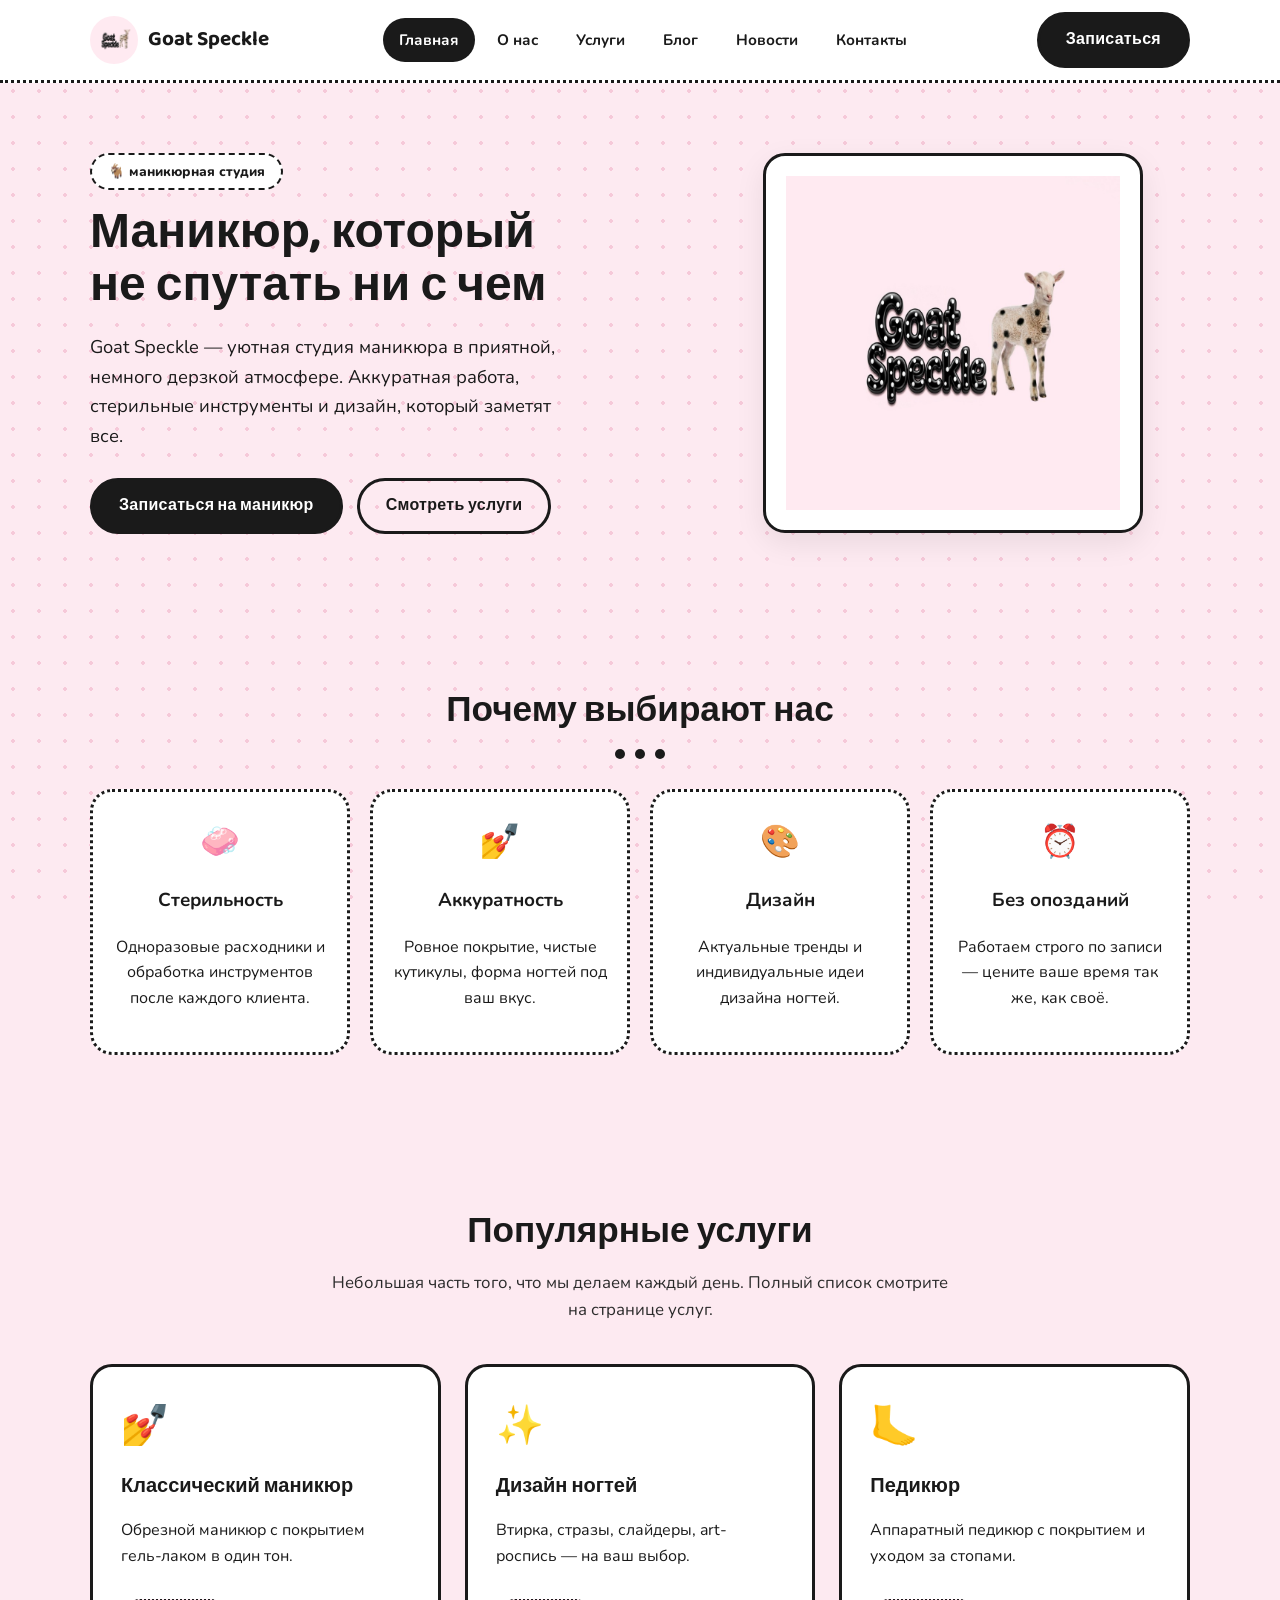
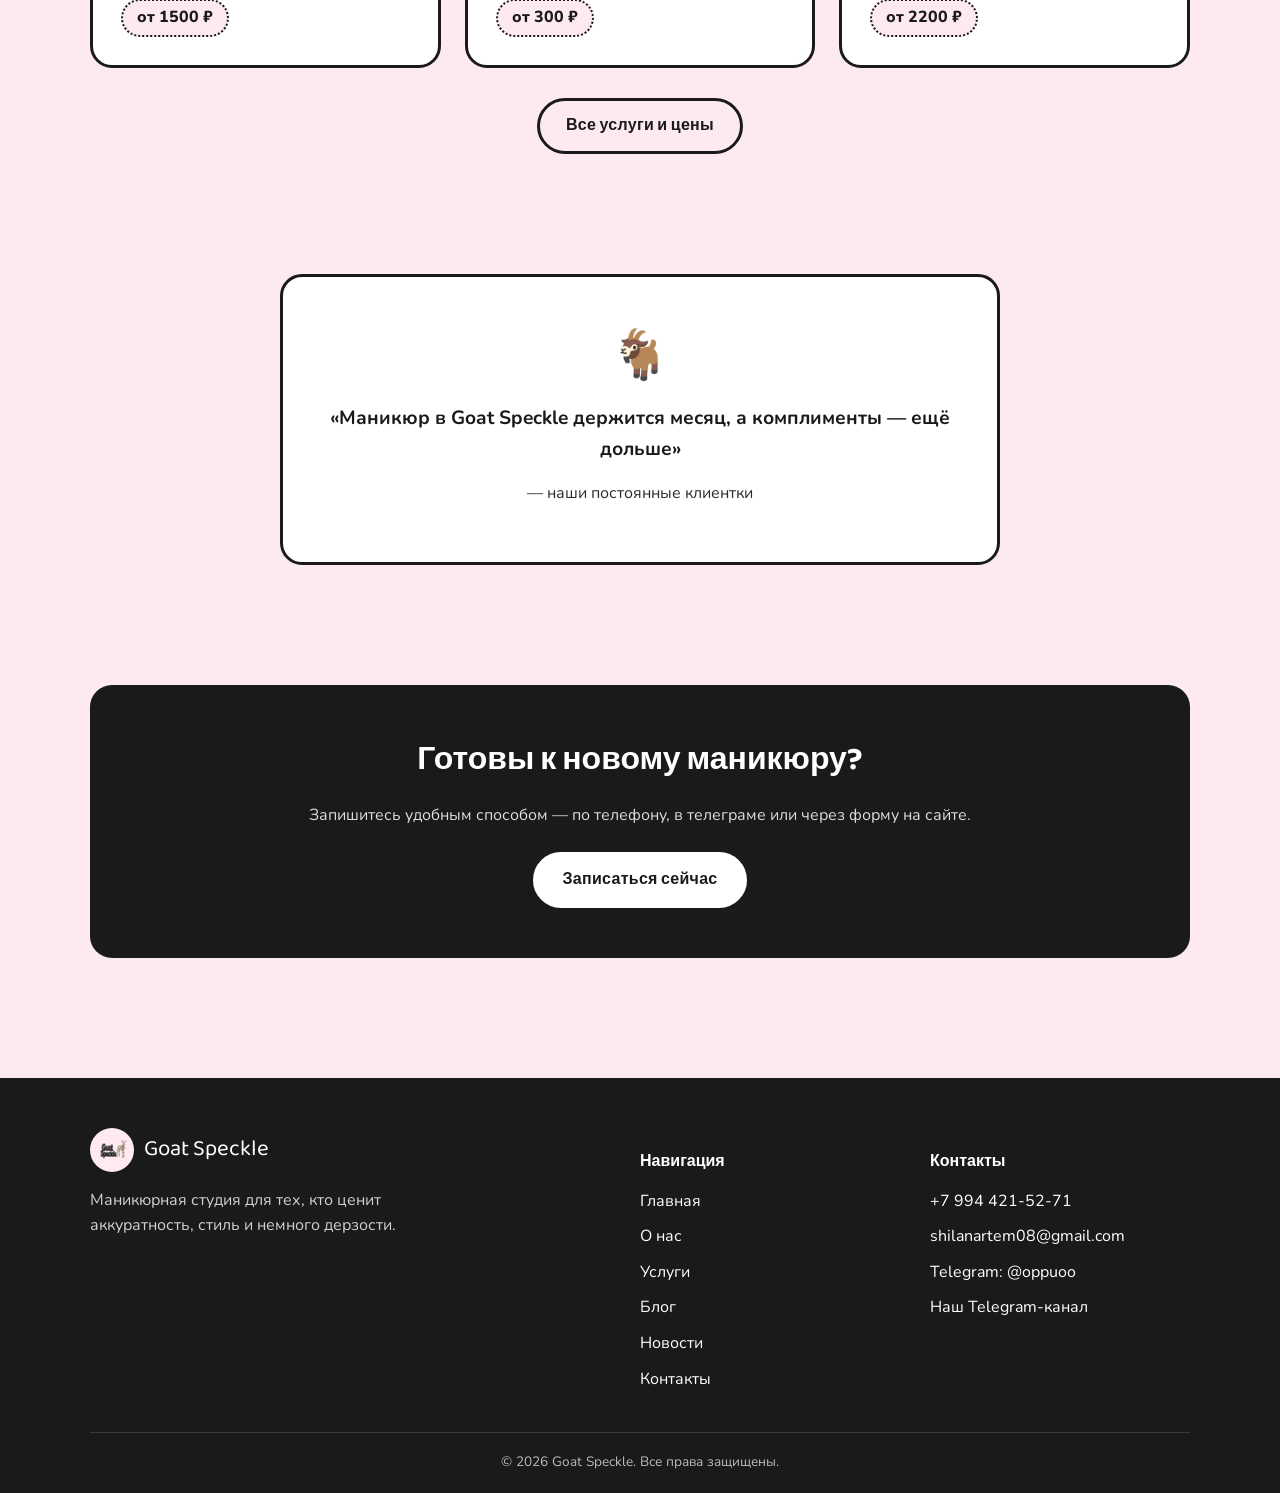
==== index.html @ 69dd8dc3 "Первая версия сайта" ====
<!DOCTYPE html>
<html lang="ru">
<head>
<meta charset="UTF-8">
<meta name="viewport" content="width=device-width, initial-scale=1.0">
<title>Goat Speckle — маникюрная студия</title>
<meta name="description" content="Goat Speckle — уютная маникюрная студия. Классический и аппаратный маникюр, покрытие гель-лак, дизайн ногтей. Запись онлайн и по телефону.">
<link rel="icon" type="image/png" href="images/favicon-256.png">
<link rel="preconnect" href="https://fonts.googleapis.com">
<link href="https://fonts.googleapis.com/css2?family=Baloo+2:wght@600;700;800&family=Nunito:wght@400;600;700;800&display=swap" rel="stylesheet">
<link rel="stylesheet" href="css/style.css">
</head>
<body>

<header class="site-header">
  <div class="header-inner container">
    <a href="index.html" class="logo">
      <img src="images/logo-nav.jpg" alt="Goat Speckle logo">
      Goat Speckle
    </a>
    <button class="nav-toggle" aria-label="Меню">
      <span></span><span></span><span></span>
    </button>
    <nav class="main-nav">
      <a href="index.html">Главная</a>
      <a href="about.html">О нас</a>
      <a href="services.html">Услуги</a>
      <a href="blog.html">Блог</a>
      <a href="news.html">Новости</a>
      <a href="contacts.html">Контакты</a>
    </nav>
    <a href="contacts.html" class="btn btn-primary header-cta">Записаться</a>
  </div>
</header>

<main>

  <!-- HERO -->
  <section class="hero">
    <div class="container hero-inner">
      <div class="hero-text">
        <span class="eyebrow">🐐 маникюрная студия</span>
        <h1>Маникюр, который<br>не спутать ни с чем</h1>
        <p>Goat Speckle — уютная студия маникюра в приятной, немного дерзкой атмосфере. Аккуратная работа, стерильные инструменты и дизайн, который заметят все.</p>
        <div class="hero-actions">
          <a href="contacts.html" class="btn btn-primary">Записаться на маникюр</a>
          <a href="services.html" class="btn btn-outline">Смотреть услуги</a>
        </div>
      </div>
      <div class="hero-image">
        <img src="images/logo-hero.jpg" alt="Goat Speckle">
      </div>
    </div>
  </section>

  <!-- FEATURES -->
  <section>
    <div class="container">
      <h2 class="section-title">Почему выбирают нас</h2>
      <div class="dot-divider"><span></span><span></span><span></span></div>
      <div class="features">
        <div class="feature">
          <div class="icon">🧼</div>
          <h3>Стерильность</h3>
          <p>Одноразовые расходники и обработка инструментов после каждого клиента.</p>
        </div>
        <div class="feature">
          <div class="icon">💅</div>
          <h3>Аккуратность</h3>
          <p>Ровное покрытие, чистые кутикулы, форма ногтей под ваш вкус.</p>
        </div>
        <div class="feature">
          <div class="icon">🎨</div>
          <h3>Дизайн</h3>
          <p>Актуальные тренды и индивидуальные идеи дизайна ногтей.</p>
        </div>
        <div class="feature">
          <div class="icon">⏰</div>
          <h3>Без опозданий</h3>
          <p>Работаем строго по записи — цените ваше время так же, как своё.</p>
        </div>
      </div>
    </div>
  </section>

  <!-- POPULAR SERVICES -->
  <section>
    <div class="container">
      <h2 class="section-title">Популярные услуги</h2>
      <p class="section-subtitle">Небольшая часть того, что мы делаем каждый день. Полный список смотрите на странице услуг.</p>
      <div class="grid grid-3">
        <div class="card">
          <div class="icon">💅</div>
          <h3>Классический маникюр</h3>
          <p>Обрезной маникюр с покрытием гель-лаком в один тон.</p>
          <span class="price">от 1500 ₽</span>
        </div>
        <div class="card">
          <div class="icon">✨</div>
          <h3>Дизайн ногтей</h3>
          <p>Втирка, стразы, слайдеры, art-роспись — на ваш выбор.</p>
          <span class="price">от 300 ₽</span>
        </div>
        <div class="card">
          <div class="icon">🦶</div>
          <h3>Педикюр</h3>
          <p>Аппаратный педикюр с покрытием и уходом за стопами.</p>
          <span class="price">от 2200 ₽</span>
        </div>
      </div>
      <div style="text-align:center; margin-top: 30px;">
        <a href="services.html" class="btn btn-outline">Все услуги и цены</a>
      </div>
    </div>
  </section>

  <!-- QUOTE -->
  <section>
    <div class="container">
      <div class="quote-block">
        <div class="goat">🐐</div>
        <p style="font-size:1.2rem; font-weight:700; margin: 10px 0 6px;">«Маникюр в Goat Speckle держится месяц, а комплименты — ещё дольше»</p>
        <p style="color: var(--black-soft);">— наши постоянные клиентки</p>
      </div>
    </div>
  </section>

  <!-- CTA -->
  <section>
    <div class="container">
      <div class="cta-banner">
        <h2>Готовы к новому маникюру?</h2>
        <p>Запишитесь удобным способом — по телефону, в телеграме или через форму на сайте.</p>
        <a href="contacts.html" class="btn btn-primary">Записаться сейчас</a>
      </div>
    </div>
  </section>

</main>

<footer class="site-footer">
  <div class="container">
    <div class="footer-grid">
      <div>
        <div class="footer-logo">
          <img src="images/logo-nav.jpg" alt="Goat Speckle">
          Goat Speckle
        </div>
        <p style="opacity:0.8; max-width: 320px;">Маникюрная студия для тех, кто ценит аккуратность, стиль и немного дерзости.</p>
      </div>
      <div>
        <h4>Навигация</h4>
        <ul>
          <li><a href="index.html">Главная</a></li>
          <li><a href="about.html">О нас</a></li>
          <li><a href="services.html">Услуги</a></li>
          <li><a href="blog.html">Блог</a></li>
          <li><a href="news.html">Новости</a></li>
          <li><a href="contacts.html">Контакты</a></li>
        </ul>
      </div>
      <div>
        <h4>Контакты</h4>
        <ul>
          <li><a href="tel:+79944215271">+7 994 421-52-71</a></li>
          <li><a href="mailto:shilanartem08@gmail.com">shilanartem08@gmail.com</a></li>
          <li><a href="https://t.me/oppuoo" target="_blank" rel="noopener">Telegram: @oppuoo</a></li>
          <li><a href="https://t.me/+oBoILEmNnMFiZjgy" target="_blank" rel="noopener">Наш Telegram-канал</a></li>
        </ul>
      </div>
    </div>
    <div class="footer-bottom">
      © <span id="year"></span> Goat Speckle. Все права защищены.
    </div>
  </div>
</footer>

<script src="js/script.js"></script>
<script>document.getElementById("year").textContent = new Date().getFullYear();</script>
</body>
</html>
---- css/style.css ----
/* ===================== GOAT SPECKLE — маникюрная студия ===================== */

:root {
  --pink: #fdeaf1;
  --pink-soft: #fff5f8;
  --pink-deep: #f6c9d9;
  --black: #1a1a1a;
  --black-soft: #2b2b2b;
  --white: #ffffff;
  --accent: #e88bab;
  --radius: 22px;
  --shadow: 0 10px 30px rgba(0, 0, 0, 0.08);
  --font-head: "Baloo 2", "Comic Sans MS", "Segoe UI", sans-serif;
  --font-body: "Nunito", "Segoe UI", Tahoma, sans-serif;
}

* {
  box-sizing: border-box;
}

html {
  scroll-behavior: smooth;
}

body {
  margin: 0;
  font-family: var(--font-body);
  background-color: var(--pink);
  color: var(--black);
  line-height: 1.6;
  /* мягкий фон в горошек */
  background-image: radial-gradient(var(--pink-deep) 1.6px, transparent 1.6px);
  background-size: 26px 26px;
  background-attachment: fixed;
}

img {
  max-width: 100%;
  display: block;
}

a {
  color: inherit;
  text-decoration: none;
}

.container {
  width: 100%;
  max-width: 1140px;
  margin: 0 auto;
  padding: 0 20px;
}

/* ===================== HEADER ===================== */

.site-header {
  position: sticky;
  top: 0;
  z-index: 1000;
  background: var(--white);
  border-bottom: 3px dotted var(--black);
}

.header-inner {
  display: flex;
  align-items: center;
  justify-content: space-between;
  padding: 12px 20px;
  gap: 16px;
}

.logo {
  display: flex;
  align-items: center;
  gap: 10px;
  font-family: var(--font-head);
  font-weight: 700;
  font-size: 1.3rem;
  flex-shrink: 0;
}

.logo img {
  height: 48px;
  width: auto;
  border-radius: 50%;
}

.main-nav {
  display: flex;
  gap: 6px;
  flex-wrap: wrap;
}

.main-nav a {
  padding: 10px 16px;
  border-radius: 999px;
  font-weight: 700;
  font-size: 0.95rem;
  transition: all 0.2s ease;
  white-space: nowrap;
}

.main-nav a:hover,
.main-nav a.active {
  background: var(--black);
  color: var(--white);
}

.header-cta {
  flex-shrink: 0;
}

.btn {
  display: inline-block;
  padding: 12px 26px;
  border-radius: 999px;
  font-weight: 800;
  font-family: var(--font-head);
  letter-spacing: 0.3px;
  border: 3px solid var(--black);
  cursor: pointer;
  transition: transform 0.15s ease, box-shadow 0.15s ease;
}

.btn-primary {
  background: var(--black);
  color: var(--white);
}

.btn-primary:hover {
  transform: translateY(-3px);
  box-shadow: var(--shadow);
  background: var(--accent);
  border-color: var(--accent);
}

.btn-outline {
  background: transparent;
  color: var(--black);
}

.btn-outline:hover {
  transform: translateY(-3px);
  background: var(--black);
  color: var(--white);
}

.nav-toggle {
  display: none;
  flex-direction: column;
  gap: 5px;
  background: none;
  border: none;
  cursor: pointer;
  padding: 8px;
}

.nav-toggle span {
  width: 26px;
  height: 3px;
  background: var(--black);
  border-radius: 3px;
}

/* ===================== HERO ===================== */

.hero {
  padding: 70px 0 60px;
}

.hero-inner {
  display: flex;
  align-items: center;
  gap: 50px;
  flex-wrap: wrap;
}

.hero-text {
  flex: 1 1 420px;
}

.hero-text .eyebrow {
  display: inline-block;
  background: var(--white);
  border: 2px dashed var(--black);
  padding: 6px 16px;
  border-radius: 999px;
  font-weight: 800;
  font-size: 0.85rem;
  margin-bottom: 18px;
}

.hero-text h1 {
  font-family: var(--font-head);
  font-size: 3rem;
  line-height: 1.1;
  margin: 0 0 18px;
}

.hero-text p {
  font-size: 1.15rem;
  max-width: 480px;
  margin-bottom: 28px;
}

.hero-actions {
  display: flex;
  gap: 14px;
  flex-wrap: wrap;
}

.hero-image {
  flex: 1 1 320px;
  text-align: center;
}

.hero-image img {
  max-width: 380px;
  margin: 0 auto;
  border-radius: var(--radius);
  background: var(--white);
  padding: 20px;
  border: 3px solid var(--black);
  box-shadow: var(--shadow);
}

/* ===================== SECTIONS ===================== */

section {
  padding: 60px 0;
}

.section-title {
  font-family: var(--font-head);
  font-size: 2.2rem;
  text-align: center;
  margin-bottom: 10px;
}

.section-subtitle {
  text-align: center;
  max-width: 620px;
  margin: 0 auto 40px;
  color: var(--black-soft);
  font-size: 1.05rem;
}

.dot-divider {
  display: flex;
  justify-content: center;
  gap: 10px;
  margin: 0 auto 30px;
}

.dot-divider span {
  width: 10px;
  height: 10px;
  background: var(--black);
  border-radius: 50%;
}

/* ===================== CARDS GRID ===================== */

.grid {
  display: grid;
  gap: 24px;
}

.grid-3 {
  grid-template-columns: repeat(3, 1fr);
}

.grid-2 {
  grid-template-columns: repeat(2, 1fr);
}

@media (max-width: 900px) {
  .grid-3 {
    grid-template-columns: repeat(2, 1fr);
  }
}

@media (max-width: 640px) {
  .grid-3,
  .grid-2 {
    grid-template-columns: 1fr;
  }
}

.card {
  background: var(--white);
  border: 3px solid var(--black);
  border-radius: var(--radius);
  padding: 28px;
  transition: transform 0.2s ease, box-shadow 0.2s ease;
  position: relative;
}

.card:hover {
  transform: translateY(-6px);
  box-shadow: var(--shadow);
}

.card .icon {
  font-size: 2.4rem;
  margin-bottom: 14px;
}

.card h3 {
  font-family: var(--font-head);
  margin: 0 0 10px;
  font-size: 1.25rem;
}

.card .price {
  display: inline-block;
  margin-top: 14px;
  font-weight: 800;
  background: var(--pink);
  border: 2px dotted var(--black);
  padding: 4px 14px;
  border-radius: 999px;
}

/* ===================== ABOUT / FEATURES ===================== */

.features {
  display: grid;
  grid-template-columns: repeat(4, 1fr);
  gap: 20px;
  text-align: center;
}

@media (max-width: 900px) {
  .features {
    grid-template-columns: repeat(2, 1fr);
  }
}

@media (max-width: 480px) {
  .features {
    grid-template-columns: 1fr;
  }
}

.feature {
  background: var(--white);
  border-radius: var(--radius);
  padding: 24px 16px;
  border: 3px dotted var(--black);
}

.feature .icon {
  font-size: 2rem;
  margin-bottom: 8px;
}

/* ===================== TESTIMONIALS / QUOTE ===================== */

.quote-block {
  background: var(--white);
  border: 3px solid var(--black);
  border-radius: var(--radius);
  padding: 40px;
  text-align: center;
  max-width: 720px;
  margin: 0 auto;
}

.quote-block .goat {
  font-size: 3rem;
}

/* ===================== BLOG / NEWS ===================== */

.post-card {
  background: var(--white);
  border: 3px solid var(--black);
  border-radius: var(--radius);
  overflow: hidden;
  display: flex;
  flex-direction: column;
}

.post-card .post-thumb {
  height: 160px;
  background: var(--pink);
  display: flex;
  align-items: center;
  justify-content: center;
  font-size: 3rem;
  border-bottom: 3px solid var(--black);
}

.post-card .post-body {
  padding: 22px;
  flex: 1;
  display: flex;
  flex-direction: column;
}

.post-card .post-date {
  font-size: 0.85rem;
  font-weight: 700;
  color: var(--accent);
  margin-bottom: 8px;
}

.post-card h3 {
  font-family: var(--font-head);
  margin: 0 0 10px;
}

.post-card p {
  flex: 1;
  margin-bottom: 16px;
  color: var(--black-soft);
}

.post-card .read-more {
  font-weight: 800;
  align-self: flex-start;
  border-bottom: 3px dotted var(--black);
}

/* ===================== CONTACTS ===================== */

.contact-grid {
  display: grid;
  grid-template-columns: 1fr 1fr;
  gap: 30px;
  align-items: start;
}

@media (max-width: 800px) {
  .contact-grid {
    grid-template-columns: 1fr;
  }
}

.contact-list {
  list-style: none;
  padding: 0;
  margin: 0;
}

.contact-list li {
  display: flex;
  align-items: center;
  gap: 14px;
  background: var(--white);
  border: 3px solid var(--black);
  border-radius: var(--radius);
  padding: 18px 20px;
  margin-bottom: 16px;
  font-weight: 700;
}

.contact-list .icon {
  font-size: 1.6rem;
}

.contact-form {
  background: var(--white);
  border: 3px solid var(--black);
  border-radius: var(--radius);
  padding: 30px;
}

.contact-form label {
  display: block;
  font-weight: 800;
  margin-bottom: 6px;
  margin-top: 16px;
}

.contact-form input,
.contact-form textarea {
  width: 100%;
  padding: 12px 14px;
  border-radius: 12px;
  border: 2px solid var(--black);
  font-family: var(--font-body);
  font-size: 1rem;
  background: var(--pink-soft);
}

.contact-form textarea {
  min-height: 110px;
  resize: vertical;
}

.contact-form button {
  margin-top: 22px;
  width: 100%;
}

.form-note {
  font-size: 0.85rem;
  margin-top: 14px;
  color: var(--black-soft);
}

.map-embed {
  border: 3px solid var(--black);
  border-radius: var(--radius);
  overflow: hidden;
  margin-top: 24px;
}

.map-embed iframe {
  width: 100%;
  height: 260px;
  border: 0;
  display: block;
}

/* ===================== CTA BANNER ===================== */

.cta-banner {
  background: var(--black);
  color: var(--white);
  border-radius: var(--radius);
  padding: 50px 30px;
  text-align: center;
}

.cta-banner h2 {
  font-family: var(--font-head);
  font-size: 2rem;
  margin: 0 0 14px;
}

.cta-banner p {
  margin-bottom: 24px;
  opacity: 0.85;
}

.cta-banner .btn-primary {
  background: var(--white);
  color: var(--black);
  border-color: var(--white);
}

.cta-banner .btn-primary:hover {
  background: var(--accent);
  border-color: var(--accent);
  color: var(--white);
}

/* ===================== FOOTER ===================== */

.site-footer {
  background: var(--black);
  color: var(--white);
  padding: 50px 0 20px;
  margin-top: 60px;
}

.footer-grid {
  display: grid;
  grid-template-columns: 2fr 1fr 1fr;
  gap: 30px;
  margin-bottom: 30px;
}

@media (max-width: 700px) {
  .footer-grid {
    grid-template-columns: 1fr;
  }
}

.footer-grid h4 {
  font-family: var(--font-head);
  margin-bottom: 14px;
}

.footer-grid ul {
  list-style: none;
  padding: 0;
  margin: 0;
}

.footer-grid li {
  margin-bottom: 10px;
}

.footer-grid a:hover {
  color: var(--accent);
}

.footer-logo {
  display: flex;
  align-items: center;
  gap: 10px;
  font-family: var(--font-head);
  font-size: 1.4rem;
  margin-bottom: 12px;
}

.footer-logo img {
  height: 44px;
  border-radius: 50%;
}

.footer-bottom {
  border-top: 1px solid rgba(255, 255, 255, 0.2);
  padding-top: 18px;
  text-align: center;
  font-size: 0.85rem;
  opacity: 0.7;
}

/* ===================== PAGE HEADER (inner pages) ===================== */

.page-hero {
  padding: 50px 0 30px;
  text-align: center;
}

.page-hero h1 {
  font-family: var(--font-head);
  font-size: 2.6rem;
  margin-bottom: 12px;
}

.page-hero p {
  max-width: 600px;
  margin: 0 auto;
  color: var(--black-soft);
}

.breadcrumbs {
  text-align: center;
  font-weight: 700;
  color: var(--accent);
  margin-bottom: 6px;
}

/* ===================== TABLE (price list) ===================== */

.price-table {
  width: 100%;
  border-collapse: collapse;
  background: var(--white);
  border-radius: var(--radius);
  overflow: hidden;
  border: 3px solid var(--black);
}

.price-table th,
.price-table td {
  padding: 16px 20px;
  text-align: left;
}

.price-table th {
  background: var(--black);
  color: var(--white);
  font-family: var(--font-head);
}

.price-table tr:nth-child(even) {
  background: var(--pink-soft);
}

.price-table td:last-child,
.price-table th:last-child {
  text-align: right;
  font-weight: 800;
}

/* ===================== RESPONSIVE NAV ===================== */

@media (max-width: 860px) {
  .nav-toggle {
    display: flex;
  }

  .main-nav {
    position: absolute;
    top: 100%;
    left: 0;
    right: 0;
    background: var(--white);
    border-bottom: 3px dotted var(--black);
    flex-direction: column;
    padding: 10px 20px 20px;
    display: none;
  }

  .main-nav.open {
    display: flex;
  }

  .header-cta {
    display: none;
  }

  .hero-text h1 {
    font-size: 2.2rem;
  }
}
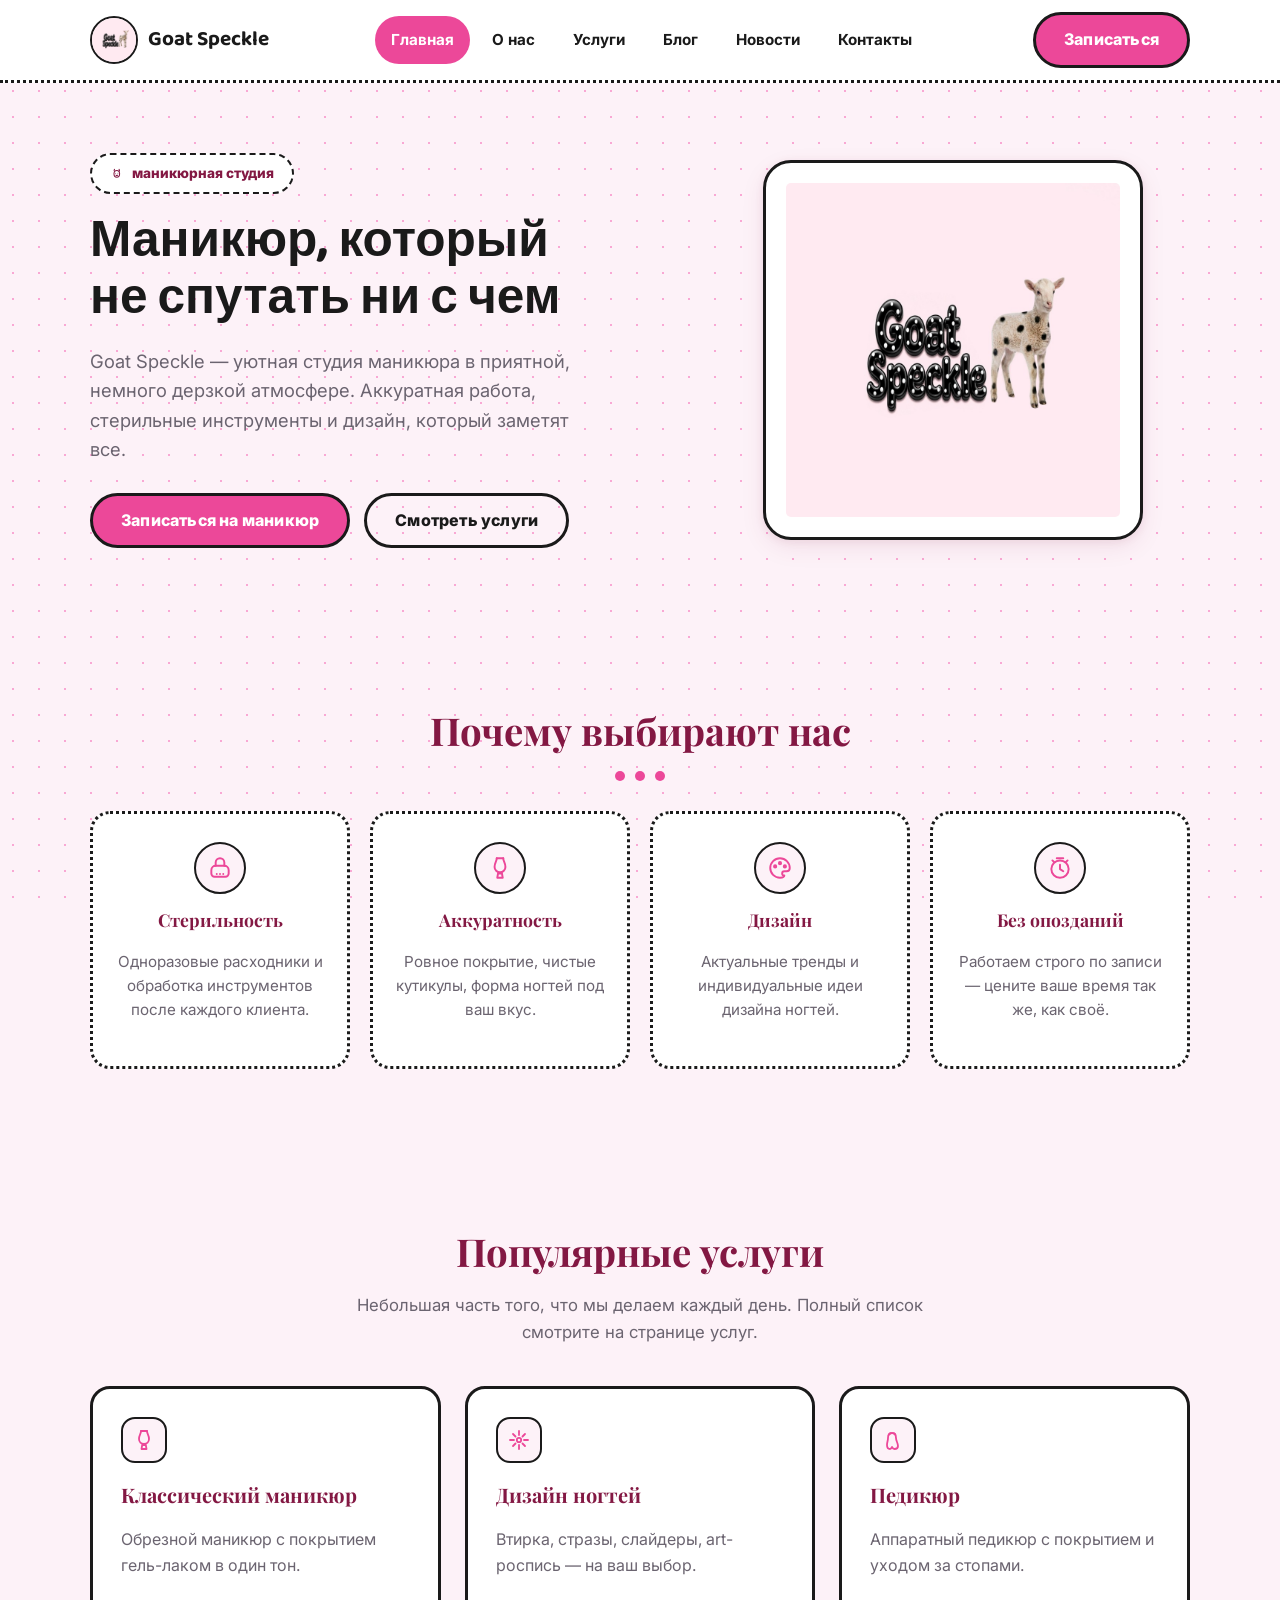
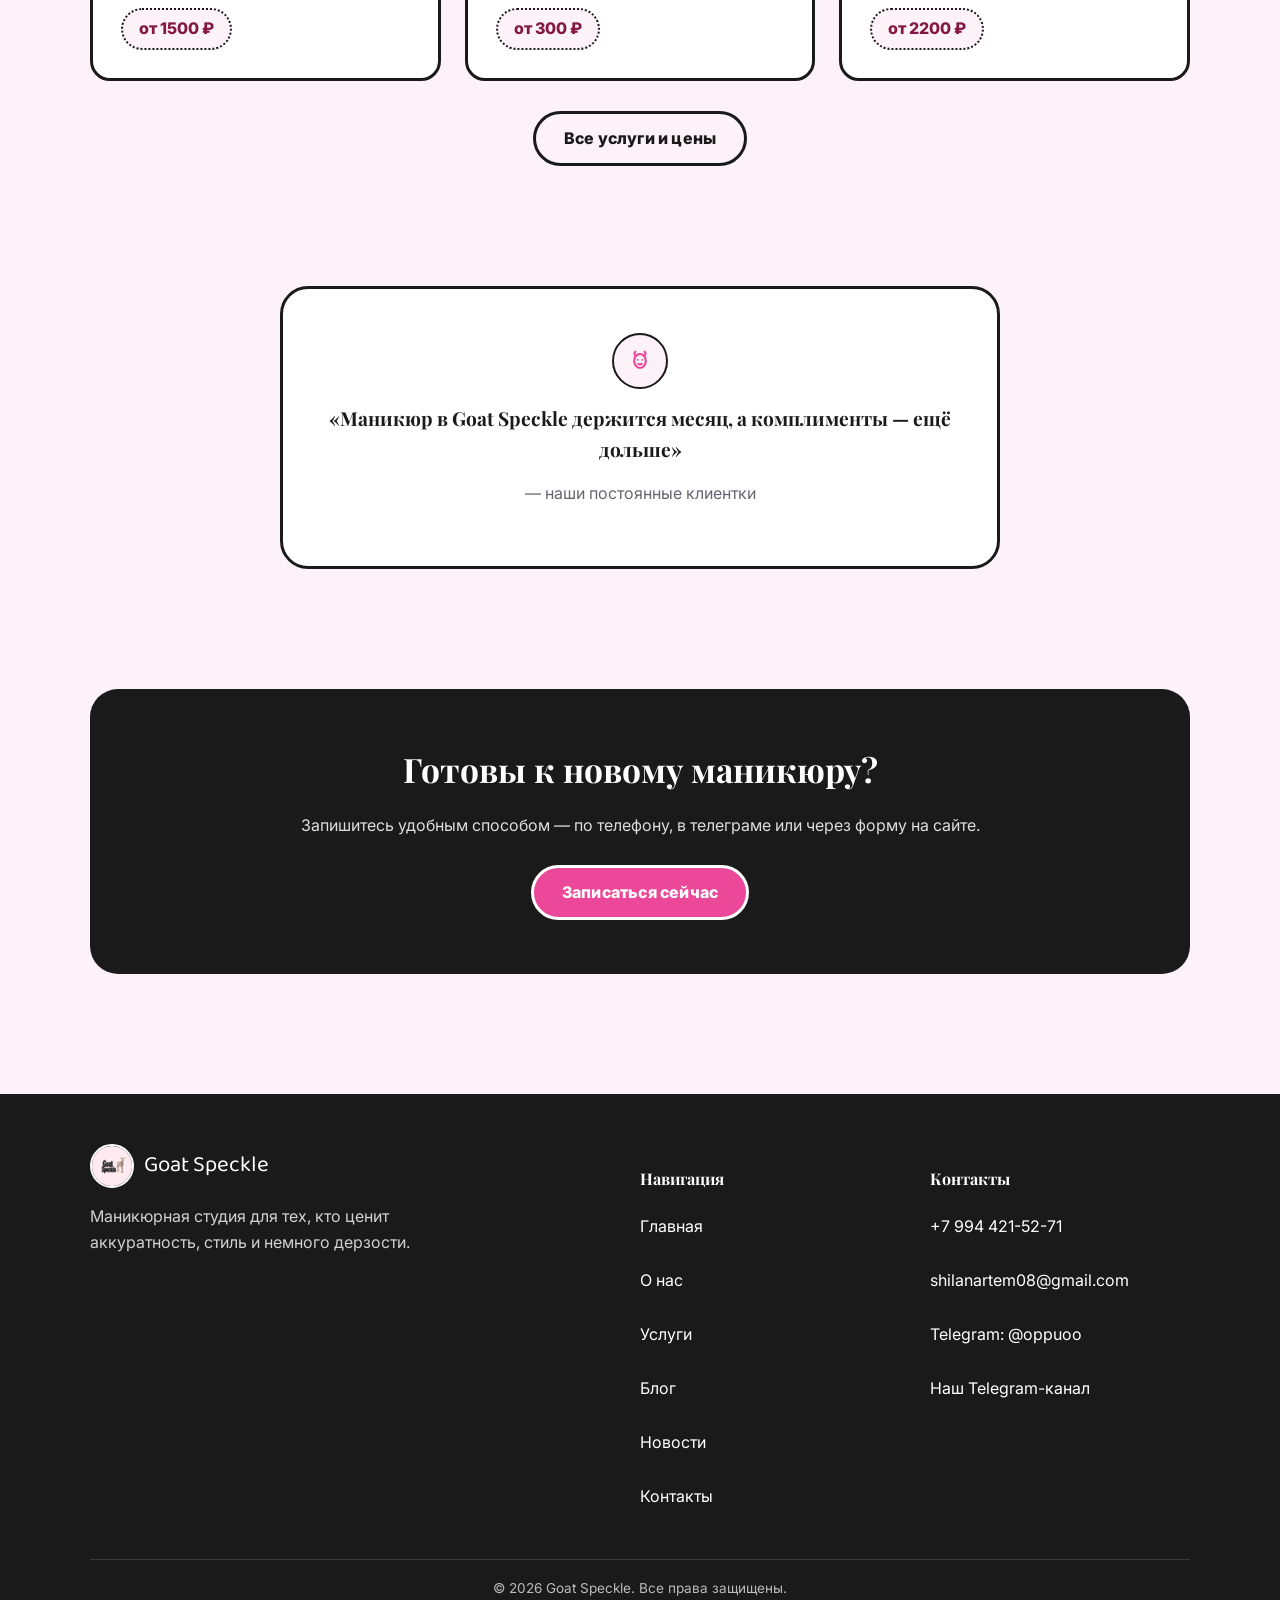
==== commit d4cc2a44: "Обновление дизайна по UI/UX Pro Max: новая палитра, SVG-иконки, accessibility" ====
--- a/index.html
+++ b/index.html
@@ -7,10 +7,12 @@
 <meta name="description" content="Goat Speckle — уютная маникюрная студия. Классический и аппаратный маникюр, покрытие гель-лак, дизайн ногтей. Запись онлайн и по телефону.">
 <link rel="icon" type="image/png" href="images/favicon-256.png">
 <link rel="preconnect" href="https://fonts.googleapis.com">
-<link href="https://fonts.googleapis.com/css2?family=Baloo+2:wght@600;700;800&family=Nunito:wght@400;600;700;800&display=swap" rel="stylesheet">
+<link href="https://fonts.googleapis.com/css2?family=Baloo+2:wght@600;700;800&family=Playfair+Display:wght@600;700&family=Inter:wght@400;500;600;700;800&display=swap" rel="stylesheet">
 <link rel="stylesheet" href="css/style.css">
 </head>
 <body>
+
+<a href="#main-content" class="skip-link">Перейти к содержимому</a>
 
 <header class="site-header">
   <div class="header-inner container">
@@ -18,10 +20,10 @@
       <img src="images/logo-nav.jpg" alt="Goat Speckle logo">
       Goat Speckle
     </a>
-    <button class="nav-toggle" aria-label="Меню">
+    <button class="nav-toggle" aria-label="Открыть меню" aria-expanded="false" aria-controls="main-nav">
       <span></span><span></span><span></span>
     </button>
-    <nav class="main-nav">
+    <nav class="main-nav" id="main-nav" aria-label="Основная навигация">
       <a href="index.html">Главная</a>
       <a href="about.html">О нас</a>
       <a href="services.html">Услуги</a>
@@ -33,13 +35,13 @@
   </div>
 </header>
 
-<main>
+<main id="main-content">
 
   <!-- HERO -->
   <section class="hero">
     <div class="container hero-inner">
       <div class="hero-text">
-        <span class="eyebrow">🐐 маникюрная студия</span>
+        <span class="eyebrow"><svg class="icon-svg" viewBox="0 0 24 24" aria-hidden="true"><path d="M8 4c-1 1-1 2.5 0 3.5M16 4c1 1 1 2.5 0 3.5"/><ellipse cx="12" cy="12" rx="5" ry="6"/><circle cx="10" cy="11" r=".8" fill="currentColor" stroke="none"/><circle cx="14" cy="11" r=".8" fill="currentColor" stroke="none"/><path d="M10.5 14.5c.5.5 2.5.5 3 0"/></svg> маникюрная студия</span>
         <h1>Маникюр, который<br>не спутать ни с чем</h1>
         <p>Goat Speckle — уютная студия маникюра в приятной, немного дерзкой атмосфере. Аккуратная работа, стерильные инструменты и дизайн, который заметят все.</p>
         <div class="hero-actions">
@@ -60,22 +62,22 @@
       <div class="dot-divider"><span></span><span></span><span></span></div>
       <div class="features">
         <div class="feature">
-          <div class="icon">🧼</div>
+          <div class="icon"><svg class="icon-svg" viewBox="0 0 24 24"><path d="M4 14c0-2.5 2-4 4-4h8c2 0 4 1.5 4 4v3a3 3 0 0 1-3 3H7a3 3 0 0 1-3-3v-3Z"/><path d="M8 10V7a4 4 0 0 1 8 0v3"/><path d="M9 17.5h.01M12 17.5h.01M15 17.5h.01"/></svg></div>
           <h3>Стерильность</h3>
           <p>Одноразовые расходники и обработка инструментов после каждого клиента.</p>
         </div>
         <div class="feature">
-          <div class="icon">💅</div>
+          <div class="icon"><svg class="icon-svg" viewBox="0 0 24 24"><path d="M9 3c0 3-2 4-2 8a5 5 0 0 0 10 0c0-4-2-5-2-8"/><path d="M9 3h6"/><path d="M9.5 21h5l-.7-4h-3.6l-.7 4Z"/></svg></div>
           <h3>Аккуратность</h3>
           <p>Ровное покрытие, чистые кутикулы, форма ногтей под ваш вкус.</p>
         </div>
         <div class="feature">
-          <div class="icon">🎨</div>
+          <div class="icon"><svg class="icon-svg" viewBox="0 0 24 24"><path d="M12 21a9 9 0 1 1 9-9c0 2-1 3-3 3h-2a2 2 0 0 0 0 4c0 1-1 2-4 2Z"/><circle cx="7.5" cy="10.5" r="1"/><circle cx="12" cy="7.5" r="1"/><circle cx="16.5" cy="10.5" r="1"/></svg></div>
           <h3>Дизайн</h3>
           <p>Актуальные тренды и индивидуальные идеи дизайна ногтей.</p>
         </div>
         <div class="feature">
-          <div class="icon">⏰</div>
+          <div class="icon"><svg class="icon-svg" viewBox="0 0 24 24"><circle cx="12" cy="13" r="8"/><path d="M12 9v4l3 2"/><path d="M9 3h6M5 5l1.5 1.5M19 5l-1.5 1.5"/></svg></div>
           <h3>Без опозданий</h3>
           <p>Работаем строго по записи — цените ваше время так же, как своё.</p>
         </div>
@@ -90,19 +92,19 @@
       <p class="section-subtitle">Небольшая часть того, что мы делаем каждый день. Полный список смотрите на странице услуг.</p>
       <div class="grid grid-3">
         <div class="card">
-          <div class="icon">💅</div>
+          <div class="icon"><svg class="icon-svg" viewBox="0 0 24 24"><path d="M9 3c0 3-2 4-2 8a5 5 0 0 0 10 0c0-4-2-5-2-8"/><path d="M9 3h6"/><path d="M9.5 21h5l-.7-4h-3.6l-.7 4Z"/></svg></div>
           <h3>Классический маникюр</h3>
           <p>Обрезной маникюр с покрытием гель-лаком в один тон.</p>
           <span class="price">от 1500 ₽</span>
         </div>
         <div class="card">
-          <div class="icon">✨</div>
+          <div class="icon"><svg class="icon-svg" viewBox="0 0 24 24"><path d="M12 3v4M12 17v4M3 12h4M17 12h4M6 6l2.5 2.5M15.5 15.5 18 18M18 6l-2.5 2.5M8.5 15.5 6 18"/><circle cx="12" cy="12" r="2.2"/></svg></div>
           <h3>Дизайн ногтей</h3>
           <p>Втирка, стразы, слайдеры, art-роспись — на ваш выбор.</p>
           <span class="price">от 300 ₽</span>
         </div>
         <div class="card">
-          <div class="icon">🦶</div>
+          <div class="icon"><svg class="icon-svg" viewBox="0 0 24 24"><path d="M9 21c-2 0-3-1.5-3-4 0-3 1-4 1-7 0-3 1.5-5 4-5s4 2 4 5c0 3 2 5 2 8 0 2-1.5 3-3.5 3-1.5 0-2-1-2.5-2-.5 1-1.5 2-2 2Z"/><path d="M8 6.5c.3-.7 1-1 1.5-1M13 5.5c.5 0 1 .3 1.3 1"/></svg></div>
           <h3>Педикюр</h3>
           <p>Аппаратный педикюр с покрытием и уходом за стопами.</p>
           <span class="price">от 2200 ₽</span>
@@ -118,9 +120,9 @@
   <section>
     <div class="container">
       <div class="quote-block">
-        <div class="goat">🐐</div>
+        <div class="goat"><svg class="icon-svg" viewBox="0 0 24 24"><path d="M8 4c-1 1-1 2.5 0 3.5M16 4c1 1 1 2.5 0 3.5"/><ellipse cx="12" cy="12" rx="5" ry="6"/><circle cx="10" cy="11" r=".8" fill="currentColor" stroke="none"/><circle cx="14" cy="11" r=".8" fill="currentColor" stroke="none"/><path d="M10.5 14.5c.5.5 2.5.5 3 0"/></svg></div>
         <p style="font-size:1.2rem; font-weight:700; margin: 10px 0 6px;">«Маникюр в Goat Speckle держится месяц, а комплименты — ещё дольше»</p>
-        <p style="color: var(--black-soft);">— наши постоянные клиентки</p>
+        <p style="color: var(--color-muted);">— наши постоянные клиентки</p>
       </div>
     </div>
   </section>
--- a/css/style.css
+++ b/css/style.css
@@ -1,17 +1,44 @@
-/* ===================== GOAT SPECKLE — маникюрная студия ===================== */
+/* =====================================================================
+   GOAT SPECKLE — маникюрная студия
+   Дизайн-система собрана по рекомендациям UI/UX Pro Max
+   (Beauty/Spa product type · Soft UI Evolution style · WCAG AA+)
+   Характер бренда (игривые чёрные обводки, шрифт в горошек) сохранён,
+   но переведён на профессиональную палитру, типографику и токены.
+   ===================================================================== */
 
 :root {
-  --pink: #fdeaf1;
-  --pink-soft: #fff5f8;
-  --pink-deep: #f6c9d9;
-  --black: #1a1a1a;
-  --black-soft: #2b2b2b;
-  --white: #ffffff;
-  --accent: #e88bab;
-  --radius: 22px;
-  --shadow: 0 10px 30px rgba(0, 0, 0, 0.08);
-  --font-head: "Baloo 2", "Comic Sans MS", "Segoe UI", sans-serif;
-  --font-body: "Nunito", "Segoe UI", Tahoma, sans-serif;
+  /* ---- Основная палитра (design-system: Beauty/Spa · Soft UI Evolution) ---- */
+  --color-primary: #ec4899;       /* розовый акцент — кнопки, ссылки */
+  --color-primary-dark: #be185d;  /* тёмный розовый — hover состояния */
+  --color-secondary: #f9a8d4;     /* мягкий розовый — вторичные элементы */
+  --color-accent: #8b5cf6;        /* лавандовый акцент — редкие CTA/иконки */
+  --color-background: #fdf2f8;    /* фон страницы */
+  --color-surface: #ffffff;       /* карточки, формы */
+  --color-foreground: #831843;    /* фирменный тёмно-бордовый текст */
+  --color-ink: #1a1a1a;           /* основной чёрный — обводки, заголовки-бренд */
+  --color-muted: #6b6470;         /* приглушённый серо-розовый текст */
+  --color-border: #fbcfe8;        /* мягкая розовая обводка */
+  --color-border-strong: #1a1a1a; /* фирменная чёрная обводка (акцентные блоки) */
+  --color-success: #15803d;
+  --color-destructive: #dc2626;
+  --color-ring: #ec4899;
+
+  /* ---- Типографика ---- */
+  --font-head: "Baloo 2", "Comic Sans MS", "Segoe UI", sans-serif; /* фирменный, для лого/акцентов */
+  --font-display: "Playfair Display", Georgia, serif;              /* элегантные заголовки разделов */
+  --font-body: "Inter", "Segoe UI", Tahoma, sans-serif;             /* основной читаемый текст */
+
+  /* ---- Форма и тень (Soft UI Evolution: мягче чем неоморфизм, чётче чем flat) ---- */
+  --radius-sm: 10px;
+  --radius: 20px;
+  --radius-lg: 28px;
+  --shadow-soft: 0 2px 8px rgba(131, 24, 67, 0.08), 0 8px 24px rgba(131, 24, 67, 0.08);
+  --shadow-hover: 0 6px 16px rgba(131, 24, 67, 0.12), 0 16px 32px rgba(131, 24, 67, 0.1);
+
+  /* ---- Motion (UX guideline: 150–300ms, ease-out) ---- */
+  --duration-fast: 150ms;
+  --duration-base: 220ms;
+  --ease-out: cubic-bezier(0.16, 1, 0.3, 1);
 }
 
 * {
@@ -20,16 +47,30 @@
 
 html {
   scroll-behavior: smooth;
+}
+
+@media (prefers-reduced-motion: reduce) {
+  html {
+    scroll-behavior: auto;
+  }
+  *,
+  *::before,
+  *::after {
+    animation-duration: 0.001ms !important;
+    animation-iteration-count: 1 !important;
+    transition-duration: 0.001ms !important;
+    scroll-behavior: auto !important;
+  }
 }
 
 body {
   margin: 0;
   font-family: var(--font-body);
-  background-color: var(--pink);
-  color: var(--black);
+  font-size: 16px;
+  background-color: var(--color-background);
+  color: var(--color-ink);
   line-height: 1.6;
-  /* мягкий фон в горошек */
-  background-image: radial-gradient(var(--pink-deep) 1.6px, transparent 1.6px);
+  background-image: radial-gradient(var(--color-secondary) 1.4px, transparent 1.4px);
   background-size: 26px 26px;
   background-attachment: fixed;
 }
@@ -42,6 +83,17 @@
 a {
   color: inherit;
   text-decoration: none;
+}
+
+/* Видимые focus-состояния для клавиатурной навигации (WCAG) */
+a:focus-visible,
+button:focus-visible,
+input:focus-visible,
+textarea:focus-visible,
+.nav-toggle:focus-visible {
+  outline: 3px solid var(--color-accent);
+  outline-offset: 2px;
+  border-radius: 6px;
 }
 
 .container {
@@ -51,14 +103,56 @@
   padding: 0 20px;
 }
 
+.visually-hidden {
+  position: absolute;
+  width: 1px;
+  height: 1px;
+  padding: 0;
+  margin: -1px;
+  overflow: hidden;
+  clip: rect(0, 0, 0, 0);
+  white-space: nowrap;
+  border: 0;
+}
+
+.skip-link {
+  position: absolute;
+  top: -60px;
+  left: 12px;
+  background: var(--color-ink);
+  color: #fff;
+  padding: 12px 20px;
+  border-radius: var(--radius-sm);
+  z-index: 2000;
+  font-weight: 700;
+  transition: top var(--duration-base) var(--ease-out);
+}
+
+.skip-link:focus {
+  top: 12px;
+}
+
+/* Иконки (SVG вместо эмодзи — стабильный рендер и цвет на всех устройствах) */
+.icon-svg {
+  width: 1em;
+  height: 1em;
+  display: inline-block;
+  stroke: currentColor;
+  fill: none;
+  stroke-width: 1.8;
+  stroke-linecap: round;
+  stroke-linejoin: round;
+  flex-shrink: 0;
+}
+
 /* ===================== HEADER ===================== */
 
 .site-header {
   position: sticky;
   top: 0;
   z-index: 1000;
-  background: var(--white);
-  border-bottom: 3px dotted var(--black);
+  background: var(--color-surface);
+  border-bottom: 3px dotted var(--color-ink);
 }
 
 .header-inner {
@@ -77,12 +171,16 @@
   font-weight: 700;
   font-size: 1.3rem;
   flex-shrink: 0;
+  color: var(--color-ink);
+  border-radius: var(--radius-sm);
 }
 
 .logo img {
   height: 48px;
-  width: auto;
+  width: 48px;
+  object-fit: cover;
   border-radius: 50%;
+  border: 2px solid var(--color-ink);
 }
 
 .main-nav {
@@ -92,18 +190,23 @@
 }
 
 .main-nav a {
-  padding: 10px 16px;
+  padding: 12px 16px;
+  min-height: 44px;
+  display: inline-flex;
+  align-items: center;
   border-radius: 999px;
   font-weight: 700;
   font-size: 0.95rem;
-  transition: all 0.2s ease;
   white-space: nowrap;
+  transition: background-color var(--duration-base) var(--ease-out),
+    color var(--duration-base) var(--ease-out);
+  cursor: pointer;
 }
 
 .main-nav a:hover,
 .main-nav a.active {
-  background: var(--black);
-  color: var(--white);
+  background: var(--color-primary);
+  color: #ffffff;
 }
 
 .header-cta {
@@ -111,46 +214,65 @@
 }
 
 .btn {
-  display: inline-block;
-  padding: 12px 26px;
+  display: inline-flex;
+  align-items: center;
+  justify-content: center;
+  gap: 8px;
+  min-height: 48px;
+  padding: 12px 28px;
   border-radius: 999px;
   font-weight: 800;
-  font-family: var(--font-head);
-  letter-spacing: 0.3px;
-  border: 3px solid var(--black);
+  font-family: var(--font-body);
+  font-size: 1rem;
+  letter-spacing: 0.2px;
+  border: 3px solid var(--color-ink);
   cursor: pointer;
-  transition: transform 0.15s ease, box-shadow 0.15s ease;
+  transition: transform var(--duration-base) var(--ease-out),
+    box-shadow var(--duration-base) var(--ease-out),
+    background-color var(--duration-base) var(--ease-out),
+    border-color var(--duration-base) var(--ease-out),
+    color var(--duration-base) var(--ease-out);
 }
 
 .btn-primary {
-  background: var(--black);
-  color: var(--white);
+  background: var(--color-primary);
+  border-color: var(--color-ink);
+  color: #ffffff;
 }
 
 .btn-primary:hover {
   transform: translateY(-3px);
-  box-shadow: var(--shadow);
-  background: var(--accent);
-  border-color: var(--accent);
+  box-shadow: var(--shadow-hover);
+  background: var(--color-primary-dark);
+}
+
+.btn-primary:active {
+  transform: translateY(-1px);
 }
 
 .btn-outline {
   background: transparent;
-  color: var(--black);
+  color: var(--color-ink);
+  border-color: var(--color-ink);
 }
 
 .btn-outline:hover {
   transform: translateY(-3px);
-  background: var(--black);
-  color: var(--white);
+  background: var(--color-ink);
+  color: #ffffff;
 }
 
 .nav-toggle {
   display: none;
   flex-direction: column;
+  justify-content: center;
+  align-items: center;
   gap: 5px;
+  width: 48px;
+  height: 48px;
   background: none;
-  border: none;
+  border: 2px solid transparent;
+  border-radius: var(--radius-sm);
   cursor: pointer;
   padding: 8px;
 }
@@ -158,8 +280,20 @@
 .nav-toggle span {
   width: 26px;
   height: 3px;
-  background: var(--black);
+  background: var(--color-ink);
   border-radius: 3px;
+  transition: transform var(--duration-base) var(--ease-out),
+    opacity var(--duration-base) var(--ease-out);
+}
+
+.nav-toggle[aria-expanded="true"] span:nth-child(1) {
+  transform: translateY(8px) rotate(45deg);
+}
+.nav-toggle[aria-expanded="true"] span:nth-child(2) {
+  opacity: 0;
+}
+.nav-toggle[aria-expanded="true"] span:nth-child(3) {
+  transform: translateY(-8px) rotate(-45deg);
 }
 
 /* ===================== HERO ===================== */
@@ -180,27 +314,32 @@
 }
 
 .hero-text .eyebrow {
-  display: inline-block;
-  background: var(--white);
-  border: 2px dashed var(--black);
-  padding: 6px 16px;
+  display: inline-flex;
+  align-items: center;
+  gap: 8px;
+  background: var(--color-surface);
+  border: 2px dashed var(--color-ink);
+  padding: 8px 18px;
   border-radius: 999px;
   font-weight: 800;
   font-size: 0.85rem;
-  margin-bottom: 18px;
+  margin-bottom: 20px;
+  color: var(--color-foreground);
 }
 
 .hero-text h1 {
   font-family: var(--font-head);
-  font-size: 3rem;
-  line-height: 1.1;
+  font-size: clamp(2.2rem, 4vw, 3.1rem);
+  line-height: 1.15;
   margin: 0 0 18px;
+  color: var(--color-ink);
 }
 
 .hero-text p {
   font-size: 1.15rem;
   max-width: 480px;
   margin-bottom: 28px;
+  color: var(--color-muted);
 }
 
 .hero-actions {
@@ -217,11 +356,11 @@
 .hero-image img {
   max-width: 380px;
   margin: 0 auto;
-  border-radius: var(--radius);
-  background: var(--white);
+  border-radius: var(--radius-lg);
+  background: var(--color-surface);
   padding: 20px;
-  border: 3px solid var(--black);
-  box-shadow: var(--shadow);
+  border: 3px solid var(--color-ink);
+  box-shadow: var(--shadow-soft);
 }
 
 /* ===================== SECTIONS ===================== */
@@ -231,17 +370,19 @@
 }
 
 .section-title {
-  font-family: var(--font-head);
-  font-size: 2.2rem;
+  font-family: var(--font-display);
+  font-weight: 700;
+  font-size: clamp(1.8rem, 3vw, 2.4rem);
   text-align: center;
   margin-bottom: 10px;
+  color: var(--color-foreground);
 }
 
 .section-subtitle {
   text-align: center;
   max-width: 620px;
   margin: 0 auto 40px;
-  color: var(--black-soft);
+  color: var(--color-muted);
   font-size: 1.05rem;
 }
 
@@ -255,7 +396,7 @@
 .dot-divider span {
   width: 10px;
   height: 10px;
-  background: var(--black);
+  background: var(--color-primary);
   border-radius: 50%;
 }
 
@@ -288,38 +429,64 @@
 }
 
 .card {
-  background: var(--white);
-  border: 3px solid var(--black);
+  background: var(--color-surface);
+  border: 3px solid var(--color-ink);
   border-radius: var(--radius);
   padding: 28px;
-  transition: transform 0.2s ease, box-shadow 0.2s ease;
+  transition: transform var(--duration-base) var(--ease-out),
+    box-shadow var(--duration-base) var(--ease-out);
   position: relative;
 }
 
 .card:hover {
   transform: translateY(-6px);
-  box-shadow: var(--shadow);
+  box-shadow: var(--shadow-hover);
+}
+
+.card .icon,
+.feature .icon,
+.post-card .post-thumb .icon-svg {
+  color: var(--color-primary);
 }
 
 .card .icon {
-  font-size: 2.4rem;
-  margin-bottom: 14px;
+  width: 46px;
+  height: 46px;
+  display: flex;
+  align-items: center;
+  justify-content: center;
+  background: var(--color-background);
+  border: 2px solid var(--color-ink);
+  border-radius: 14px;
+  margin-bottom: 16px;
+}
+
+.card .icon .icon-svg {
+  width: 24px;
+  height: 24px;
 }
 
 .card h3 {
-  font-family: var(--font-head);
+  font-family: var(--font-display);
+  font-weight: 700;
   margin: 0 0 10px;
   font-size: 1.25rem;
+  color: var(--color-foreground);
+}
+
+.card p {
+  color: var(--color-muted);
 }
 
 .card .price {
   display: inline-block;
   margin-top: 14px;
   font-weight: 800;
-  background: var(--pink);
-  border: 2px dotted var(--black);
-  padding: 4px 14px;
+  background: var(--color-background);
+  border: 2px dotted var(--color-ink);
+  padding: 6px 16px;
   border-radius: 999px;
+  color: var(--color-foreground);
 }
 
 /* ===================== ABOUT / FEATURES ===================== */
@@ -344,52 +511,113 @@
 }
 
 .feature {
-  background: var(--white);
+  background: var(--color-surface);
   border-radius: var(--radius);
-  padding: 24px 16px;
-  border: 3px dotted var(--black);
+  padding: 28px 18px;
+  border: 3px dotted var(--color-ink);
+  transition: transform var(--duration-base) var(--ease-out),
+    box-shadow var(--duration-base) var(--ease-out);
+}
+
+.feature:hover {
+  transform: translateY(-4px);
+  box-shadow: var(--shadow-soft);
 }
 
 .feature .icon {
-  font-size: 2rem;
-  margin-bottom: 8px;
+  width: 52px;
+  height: 52px;
+  margin: 0 auto 12px;
+  display: flex;
+  align-items: center;
+  justify-content: center;
+  background: var(--color-background);
+  border: 2px solid var(--color-ink);
+  border-radius: 50%;
+}
+
+.feature .icon .icon-svg {
+  width: 26px;
+  height: 26px;
+}
+
+.feature h3 {
+  font-family: var(--font-display);
+  font-size: 1.1rem;
+  margin: 0 0 8px;
+  color: var(--color-foreground);
+}
+
+.feature p {
+  color: var(--color-muted);
+  font-size: 0.95rem;
 }
 
 /* ===================== TESTIMONIALS / QUOTE ===================== */
 
 .quote-block {
-  background: var(--white);
-  border: 3px solid var(--black);
-  border-radius: var(--radius);
-  padding: 40px;
+  background: var(--color-surface);
+  border: 3px solid var(--color-ink);
+  border-radius: var(--radius-lg);
+  padding: 44px 40px;
   text-align: center;
   max-width: 720px;
   margin: 0 auto;
 }
 
 .quote-block .goat {
-  font-size: 3rem;
+  width: 56px;
+  height: 56px;
+  margin: 0 auto 14px;
+  display: flex;
+  align-items: center;
+  justify-content: center;
+  background: var(--color-background);
+  border: 2px solid var(--color-ink);
+  border-radius: 50%;
+  color: var(--color-primary);
+}
+
+.quote-block .goat .icon-svg {
+  width: 28px;
+  height: 28px;
+}
+
+.quote-block p:first-of-type {
+  font-family: var(--font-display);
 }
 
 /* ===================== BLOG / NEWS ===================== */
 
 .post-card {
-  background: var(--white);
-  border: 3px solid var(--black);
+  background: var(--color-surface);
+  border: 3px solid var(--color-ink);
   border-radius: var(--radius);
   overflow: hidden;
   display: flex;
   flex-direction: column;
+  transition: transform var(--duration-base) var(--ease-out),
+    box-shadow var(--duration-base) var(--ease-out);
+}
+
+.post-card:hover {
+  transform: translateY(-4px);
+  box-shadow: var(--shadow-hover);
 }
 
 .post-card .post-thumb {
   height: 160px;
-  background: var(--pink);
+  background: var(--color-background);
   display: flex;
   align-items: center;
   justify-content: center;
-  font-size: 3rem;
-  border-bottom: 3px solid var(--black);
+  border-bottom: 3px solid var(--color-ink);
+  color: var(--color-primary);
+}
+
+.post-card .post-thumb .icon-svg {
+  width: 48px;
+  height: 48px;
 }
 
 .post-card .post-body {
@@ -402,25 +630,37 @@
 .post-card .post-date {
   font-size: 0.85rem;
   font-weight: 700;
-  color: var(--accent);
+  color: var(--color-primary-dark);
   margin-bottom: 8px;
 }
 
 .post-card h3 {
-  font-family: var(--font-head);
+  font-family: var(--font-display);
+  font-weight: 700;
   margin: 0 0 10px;
+  color: var(--color-foreground);
 }
 
 .post-card p {
   flex: 1;
   margin-bottom: 16px;
-  color: var(--black-soft);
+  color: var(--color-muted);
 }
 
 .post-card .read-more {
   font-weight: 800;
   align-self: flex-start;
-  border-bottom: 3px dotted var(--black);
+  border-bottom: 3px dotted var(--color-ink);
+  min-height: 44px;
+  display: inline-flex;
+  align-items: center;
+  color: var(--color-foreground);
+  cursor: pointer;
+}
+
+.post-card .read-more:hover {
+  color: var(--color-primary-dark);
+  border-color: var(--color-primary-dark);
 }
 
 /* ===================== CONTACTS ===================== */
@@ -448,41 +688,115 @@
   display: flex;
   align-items: center;
   gap: 14px;
-  background: var(--white);
-  border: 3px solid var(--black);
+  background: var(--color-surface);
+  border: 3px solid var(--color-ink);
   border-radius: var(--radius);
   padding: 18px 20px;
   margin-bottom: 16px;
   font-weight: 700;
+  min-height: 44px;
+  transition: transform var(--duration-base) var(--ease-out),
+    box-shadow var(--duration-base) var(--ease-out);
+}
+
+.contact-list li:hover {
+  transform: translateY(-3px);
+  box-shadow: var(--shadow-soft);
+}
+
+.contact-list a {
+  min-height: 44px;
+  display: inline-flex;
+  align-items: center;
+  cursor: pointer;
 }
 
 .contact-list .icon {
-  font-size: 1.6rem;
+  width: 40px;
+  height: 40px;
+  display: flex;
+  align-items: center;
+  justify-content: center;
+  background: var(--color-background);
+  border: 2px solid var(--color-ink);
+  border-radius: 12px;
+  color: var(--color-primary);
+  flex-shrink: 0;
+}
+
+.contact-list .icon .icon-svg {
+  width: 20px;
+  height: 20px;
 }
 
 .contact-form {
-  background: var(--white);
-  border: 3px solid var(--black);
+  background: var(--color-surface);
+  border: 3px solid var(--color-ink);
   border-radius: var(--radius);
   padding: 30px;
+}
+
+.contact-form h3 {
+  font-family: var(--font-display);
+  color: var(--color-foreground);
 }
 
 .contact-form label {
   display: block;
   font-weight: 800;
   margin-bottom: 6px;
-  margin-top: 16px;
+  margin-top: 18px;
+  color: var(--color-ink);
+}
+
+.contact-form .required {
+  color: var(--color-primary-dark);
 }
 
 .contact-form input,
 .contact-form textarea {
   width: 100%;
-  padding: 12px 14px;
+  min-height: 48px;
+  padding: 12px 16px;
   border-radius: 12px;
-  border: 2px solid var(--black);
+  border: 2px solid var(--color-ink);
   font-family: var(--font-body);
   font-size: 1rem;
-  background: var(--pink-soft);
+  background: var(--color-background);
+  color: var(--color-ink);
+  transition: border-color var(--duration-base) var(--ease-out),
+    box-shadow var(--duration-base) var(--ease-out);
+}
+
+.contact-form input::placeholder,
+.contact-form textarea::placeholder {
+  color: var(--color-muted);
+}
+
+.contact-form input:focus,
+.contact-form textarea:focus {
+  outline: none;
+  border-color: var(--color-primary);
+  box-shadow: 0 0 0 4px rgba(236, 72, 153, 0.18);
+}
+
+.contact-form input.field-error,
+.contact-form textarea.field-error {
+  border-color: var(--color-destructive);
+}
+
+.field-error-msg {
+  display: none;
+  align-items: center;
+  gap: 6px;
+  color: var(--color-destructive);
+  font-size: 0.85rem;
+  font-weight: 700;
+  margin-top: 6px;
+}
+
+.field-error-msg.visible {
+  display: flex;
 }
 
 .contact-form textarea {
@@ -491,18 +805,51 @@
 }
 
 .contact-form button {
-  margin-top: 22px;
+  margin-top: 24px;
   width: 100%;
+}
+
+.contact-form button[disabled] {
+  opacity: 0.7;
+  cursor: not-allowed;
+  transform: none !important;
 }
 
 .form-note {
   font-size: 0.85rem;
   margin-top: 14px;
-  color: var(--black-soft);
+  color: var(--color-muted);
+}
+
+.form-status {
+  display: none;
+  align-items: center;
+  gap: 10px;
+  margin-top: 16px;
+  padding: 14px 16px;
+  border-radius: var(--radius-sm);
+  font-weight: 700;
+  font-size: 0.95rem;
+}
+
+.form-status.visible {
+  display: flex;
+}
+
+.form-status.success {
+  background: #dcfce7;
+  color: var(--color-success);
+  border: 2px solid var(--color-success);
+}
+
+.form-status.error {
+  background: #fee2e2;
+  color: var(--color-destructive);
+  border: 2px solid var(--color-destructive);
 }
 
 .map-embed {
-  border: 3px solid var(--black);
+  border: 3px solid var(--color-ink);
   border-radius: var(--radius);
   overflow: hidden;
   margin-top: 24px;
@@ -518,41 +865,40 @@
 /* ===================== CTA BANNER ===================== */
 
 .cta-banner {
-  background: var(--black);
-  color: var(--white);
-  border-radius: var(--radius);
-  padding: 50px 30px;
+  background: var(--color-ink);
+  color: #ffffff;
+  border-radius: var(--radius-lg);
+  padding: 54px 30px;
   text-align: center;
 }
 
 .cta-banner h2 {
-  font-family: var(--font-head);
-  font-size: 2rem;
+  font-family: var(--font-display);
+  font-weight: 700;
+  font-size: clamp(1.6rem, 3vw, 2.1rem);
   margin: 0 0 14px;
 }
 
 .cta-banner p {
-  margin-bottom: 24px;
+  margin-bottom: 26px;
   opacity: 0.85;
 }
 
 .cta-banner .btn-primary {
-  background: var(--white);
-  color: var(--black);
-  border-color: var(--white);
+  background: var(--color-primary);
+  border-color: #ffffff;
+  color: #ffffff;
 }
 
 .cta-banner .btn-primary:hover {
-  background: var(--accent);
-  border-color: var(--accent);
-  color: var(--white);
+  background: var(--color-primary-dark);
 }
 
 /* ===================== FOOTER ===================== */
 
 .site-footer {
-  background: var(--black);
-  color: var(--white);
+  background: var(--color-ink);
+  color: #ffffff;
   padding: 50px 0 20px;
   margin-top: 60px;
 }
@@ -571,7 +917,7 @@
 }
 
 .footer-grid h4 {
-  font-family: var(--font-head);
+  font-family: var(--font-display);
   margin-bottom: 14px;
 }
 
@@ -585,8 +931,15 @@
   margin-bottom: 10px;
 }
 
+.footer-grid a {
+  min-height: 44px;
+  display: inline-flex;
+  align-items: center;
+  cursor: pointer;
+}
+
 .footer-grid a:hover {
-  color: var(--accent);
+  color: var(--color-secondary);
 }
 
 .footer-logo {
@@ -600,7 +953,10 @@
 
 .footer-logo img {
   height: 44px;
+  width: 44px;
+  object-fit: cover;
   border-radius: 50%;
+  border: 2px solid #ffffff;
 }
 
 .footer-bottom {
@@ -619,22 +975,26 @@
 }
 
 .page-hero h1 {
-  font-family: var(--font-head);
-  font-size: 2.6rem;
+  font-family: var(--font-display);
+  font-weight: 700;
+  font-size: clamp(2rem, 4vw, 2.6rem);
   margin-bottom: 12px;
+  color: var(--color-foreground);
 }
 
 .page-hero p {
   max-width: 600px;
   margin: 0 auto;
-  color: var(--black-soft);
+  color: var(--color-muted);
 }
 
 .breadcrumbs {
   text-align: center;
-  font-weight: 700;
-  color: var(--accent);
+  font-weight: 800;
+  color: var(--color-primary-dark);
   margin-bottom: 6px;
+  letter-spacing: 0.06em;
+  font-size: 0.85rem;
 }
 
 /* ===================== TABLE (price list) ===================== */
@@ -642,10 +1002,10 @@
 .price-table {
   width: 100%;
   border-collapse: collapse;
-  background: var(--white);
+  background: var(--color-surface);
   border-radius: var(--radius);
   overflow: hidden;
-  border: 3px solid var(--black);
+  border: 3px solid var(--color-ink);
 }
 
 .price-table th,
@@ -655,19 +1015,21 @@
 }
 
 .price-table th {
-  background: var(--black);
-  color: var(--white);
-  font-family: var(--font-head);
+  background: var(--color-ink);
+  color: #ffffff;
+  font-family: var(--font-display);
+  font-weight: 700;
 }
 
 .price-table tr:nth-child(even) {
-  background: var(--pink-soft);
+  background: var(--color-background);
 }
 
 .price-table td:last-child,
 .price-table th:last-child {
   text-align: right;
   font-weight: 800;
+  color: var(--color-foreground);
 }
 
 /* ===================== RESPONSIVE NAV ===================== */
@@ -682,8 +1044,8 @@
     top: 100%;
     left: 0;
     right: 0;
-    background: var(--white);
-    border-bottom: 3px dotted var(--black);
+    background: var(--color-surface);
+    border-bottom: 3px dotted var(--color-ink);
     flex-direction: column;
     padding: 10px 20px 20px;
     display: none;
@@ -696,8 +1058,4 @@
   .header-cta {
     display: none;
   }
-
-  .hero-text h1 {
-    font-size: 2.2rem;
-  }
-}
+}
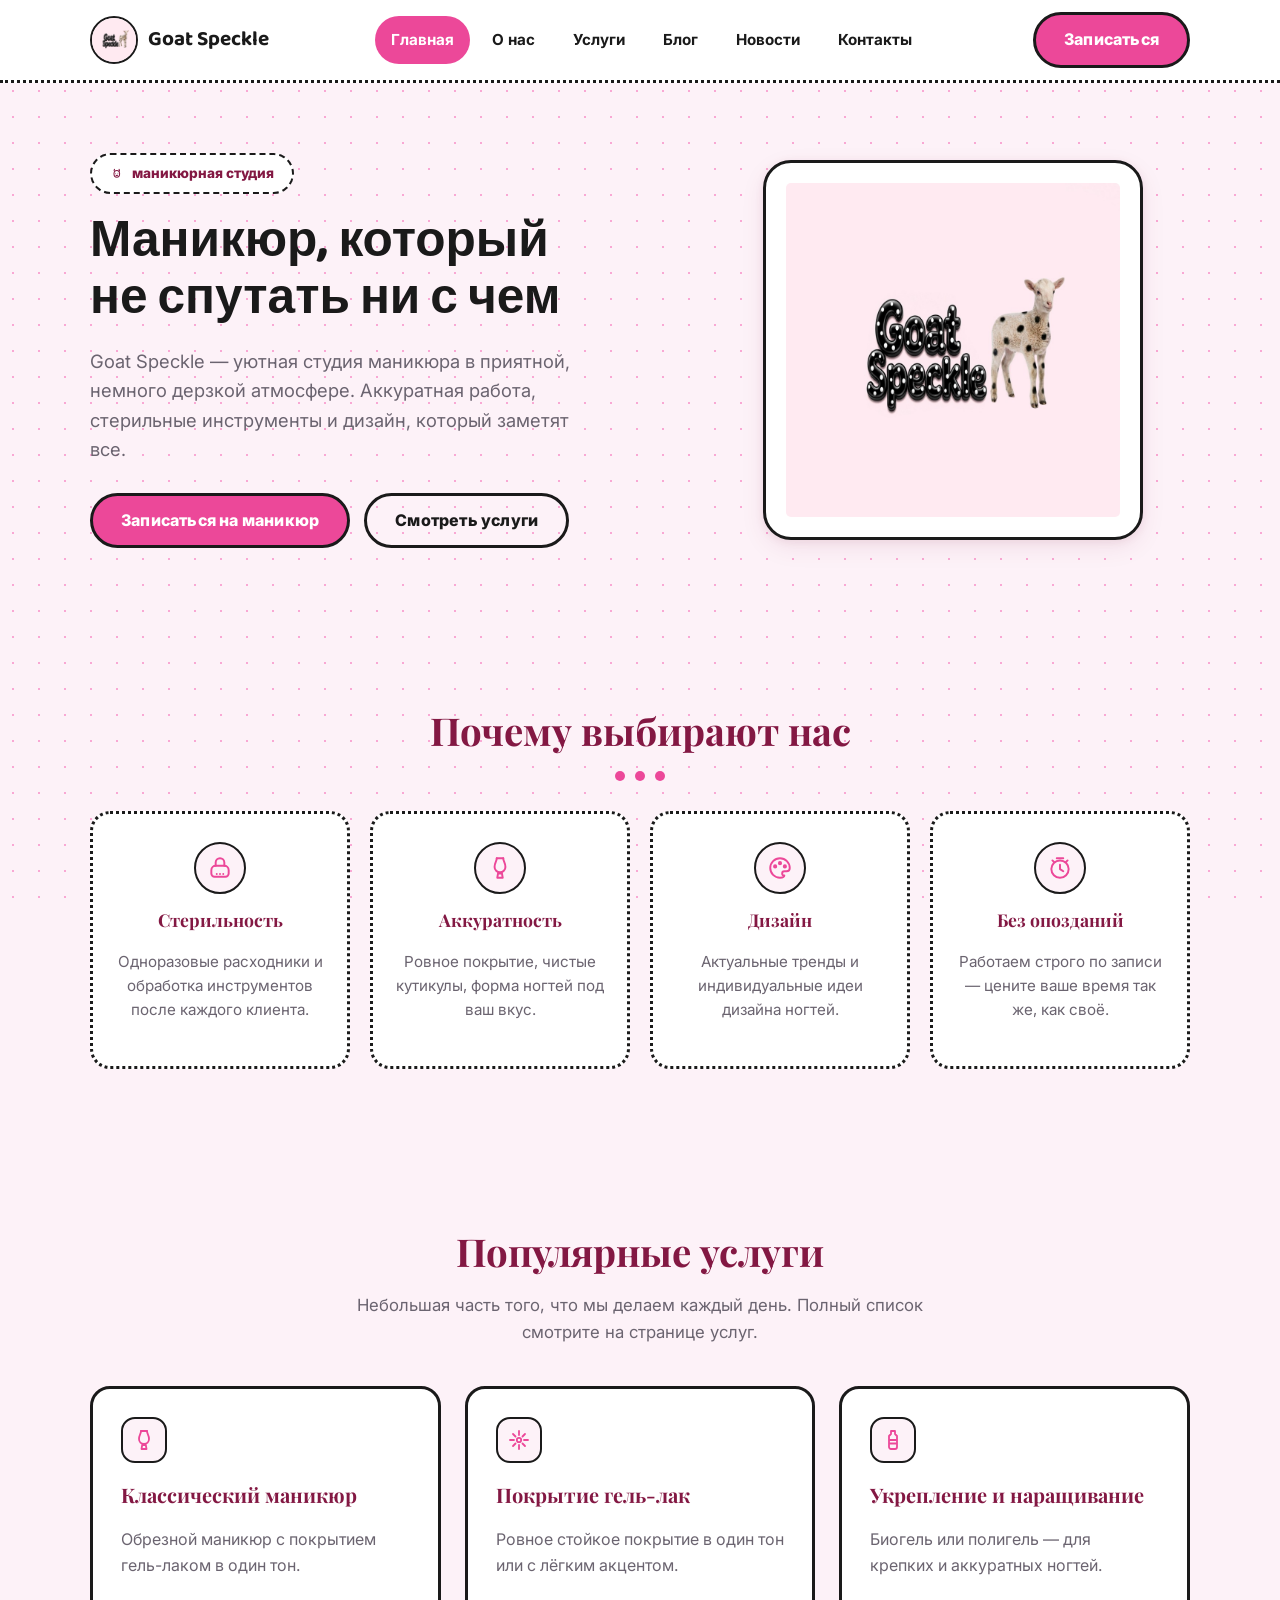
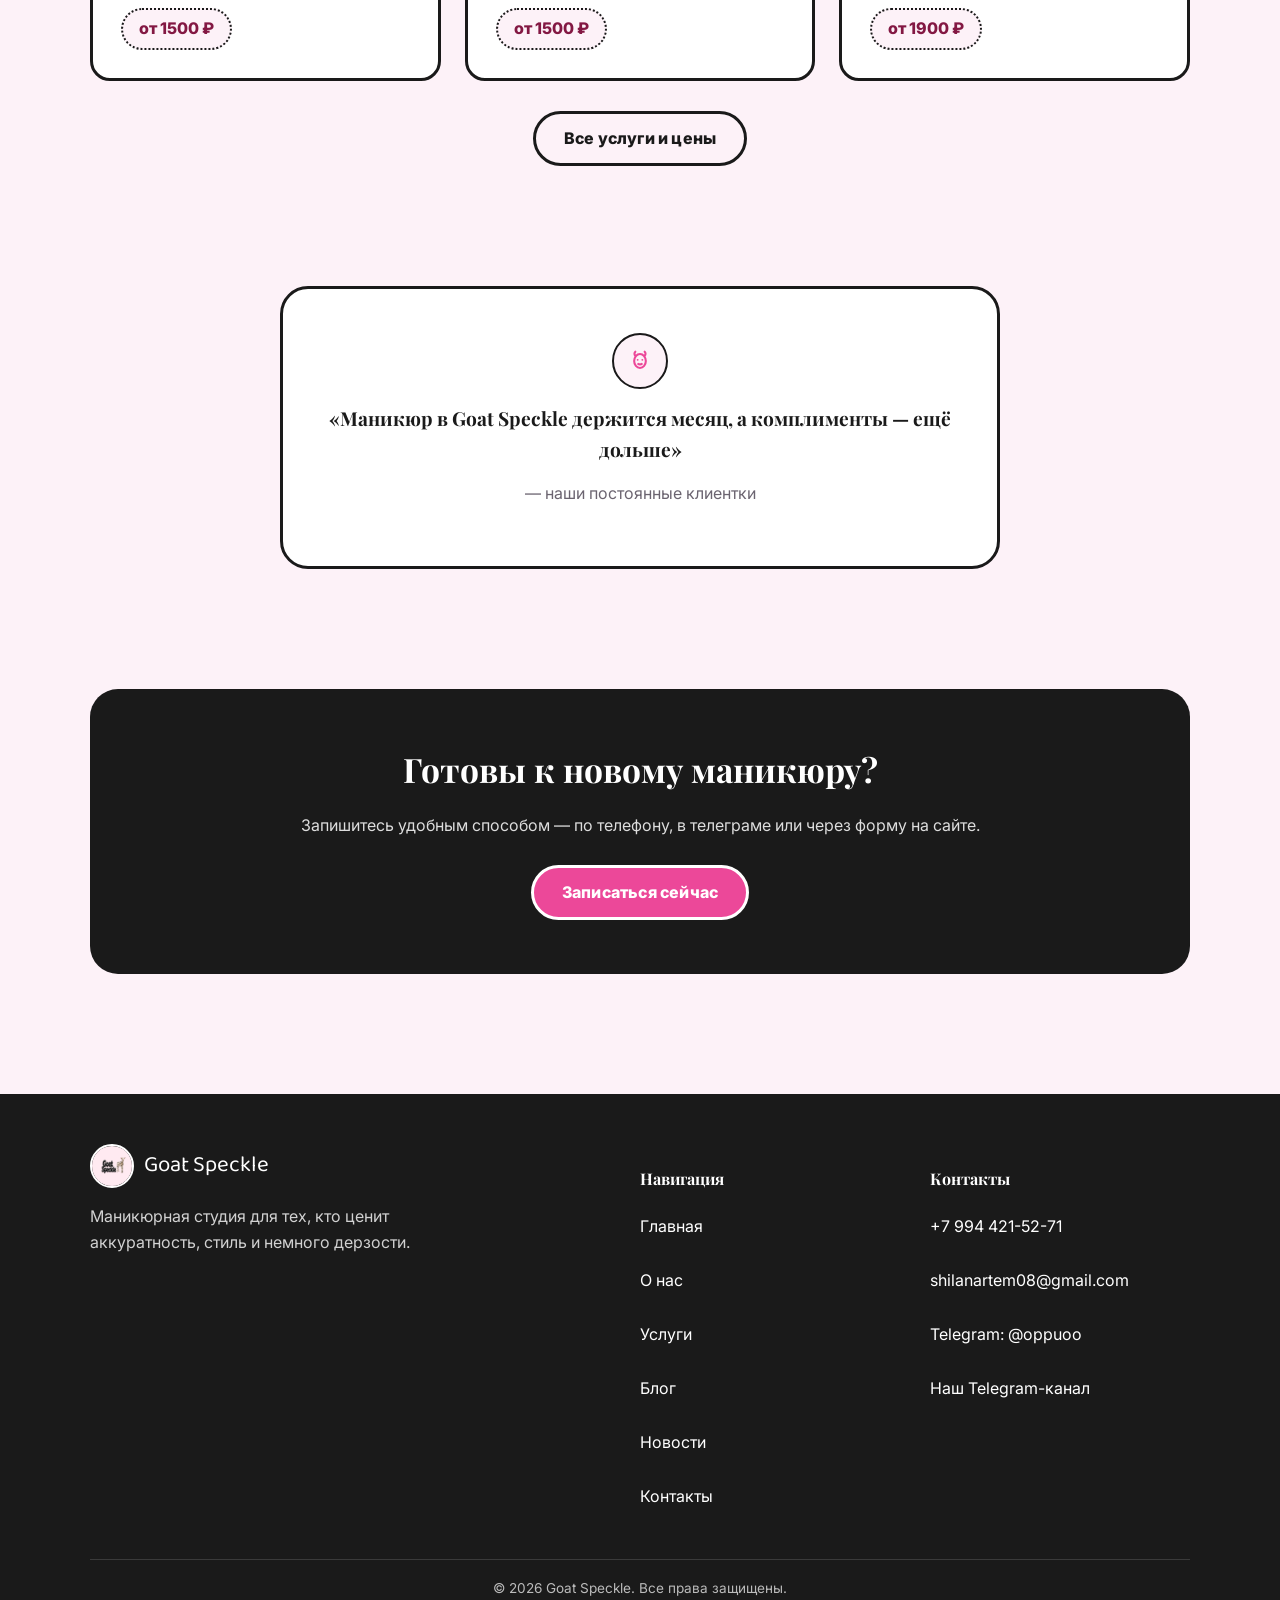
==== commit ad7b48af: "Убраны услуги педикюра и дизайна ногтей, финальные правки дизайна" ====
--- a/index.html
+++ b/index.html
@@ -4,7 +4,7 @@
 <meta charset="UTF-8">
 <meta name="viewport" content="width=device-width, initial-scale=1.0">
 <title>Goat Speckle — маникюрная студия</title>
-<meta name="description" content="Goat Speckle — уютная маникюрная студия. Классический и аппаратный маникюр, покрытие гель-лак, дизайн ногтей. Запись онлайн и по телефону.">
+<meta name="description" content="Goat Speckle — уютная маникюрная студия. Классический и аппаратный маникюр, покрытие гель-лак, укрепление и наращивание ногтей. Запись онлайн и по телефону.">
 <link rel="icon" type="image/png" href="images/favicon-256.png">
 <link rel="preconnect" href="https://fonts.googleapis.com">
 <link href="https://fonts.googleapis.com/css2?family=Baloo+2:wght@600;700;800&family=Playfair+Display:wght@600;700&family=Inter:wght@400;500;600;700;800&display=swap" rel="stylesheet">
@@ -99,15 +99,15 @@
         </div>
         <div class="card">
           <div class="icon"><svg class="icon-svg" viewBox="0 0 24 24"><path d="M12 3v4M12 17v4M3 12h4M17 12h4M6 6l2.5 2.5M15.5 15.5 18 18M18 6l-2.5 2.5M8.5 15.5 6 18"/><circle cx="12" cy="12" r="2.2"/></svg></div>
-          <h3>Дизайн ногтей</h3>
-          <p>Втирка, стразы, слайдеры, art-роспись — на ваш выбор.</p>
-          <span class="price">от 300 ₽</span>
+          <h3>Покрытие гель-лак</h3>
+          <p>Ровное стойкое покрытие в один тон или с лёгким акцентом.</p>
+          <span class="price">от 1500 ₽</span>
         </div>
         <div class="card">
-          <div class="icon"><svg class="icon-svg" viewBox="0 0 24 24"><path d="M9 21c-2 0-3-1.5-3-4 0-3 1-4 1-7 0-3 1.5-5 4-5s4 2 4 5c0 3 2 5 2 8 0 2-1.5 3-3.5 3-1.5 0-2-1-2.5-2-.5 1-1.5 2-2 2Z"/><path d="M8 6.5c.3-.7 1-1 1.5-1M13 5.5c.5 0 1 .3 1.3 1"/></svg></div>
-          <h3>Педикюр</h3>
-          <p>Аппаратный педикюр с покрытием и уходом за стопами.</p>
-          <span class="price">от 2200 ₽</span>
+          <div class="icon"><svg class="icon-svg" viewBox="0 0 24 24"><path d="M10 3h4v3l2 2v11a2 2 0 0 1-2 2h-4a2 2 0 0 1-2-2V8l2-2V3Z"/><path d="M9 12h6M9 15.5h6"/></svg></div>
+          <h3>Укрепление и наращивание</h3>
+          <p>Биогель или полигель — для крепких и аккуратных ногтей.</p>
+          <span class="price">от 1900 ₽</span>
         </div>
       </div>
       <div style="text-align:center; margin-top: 30px;">
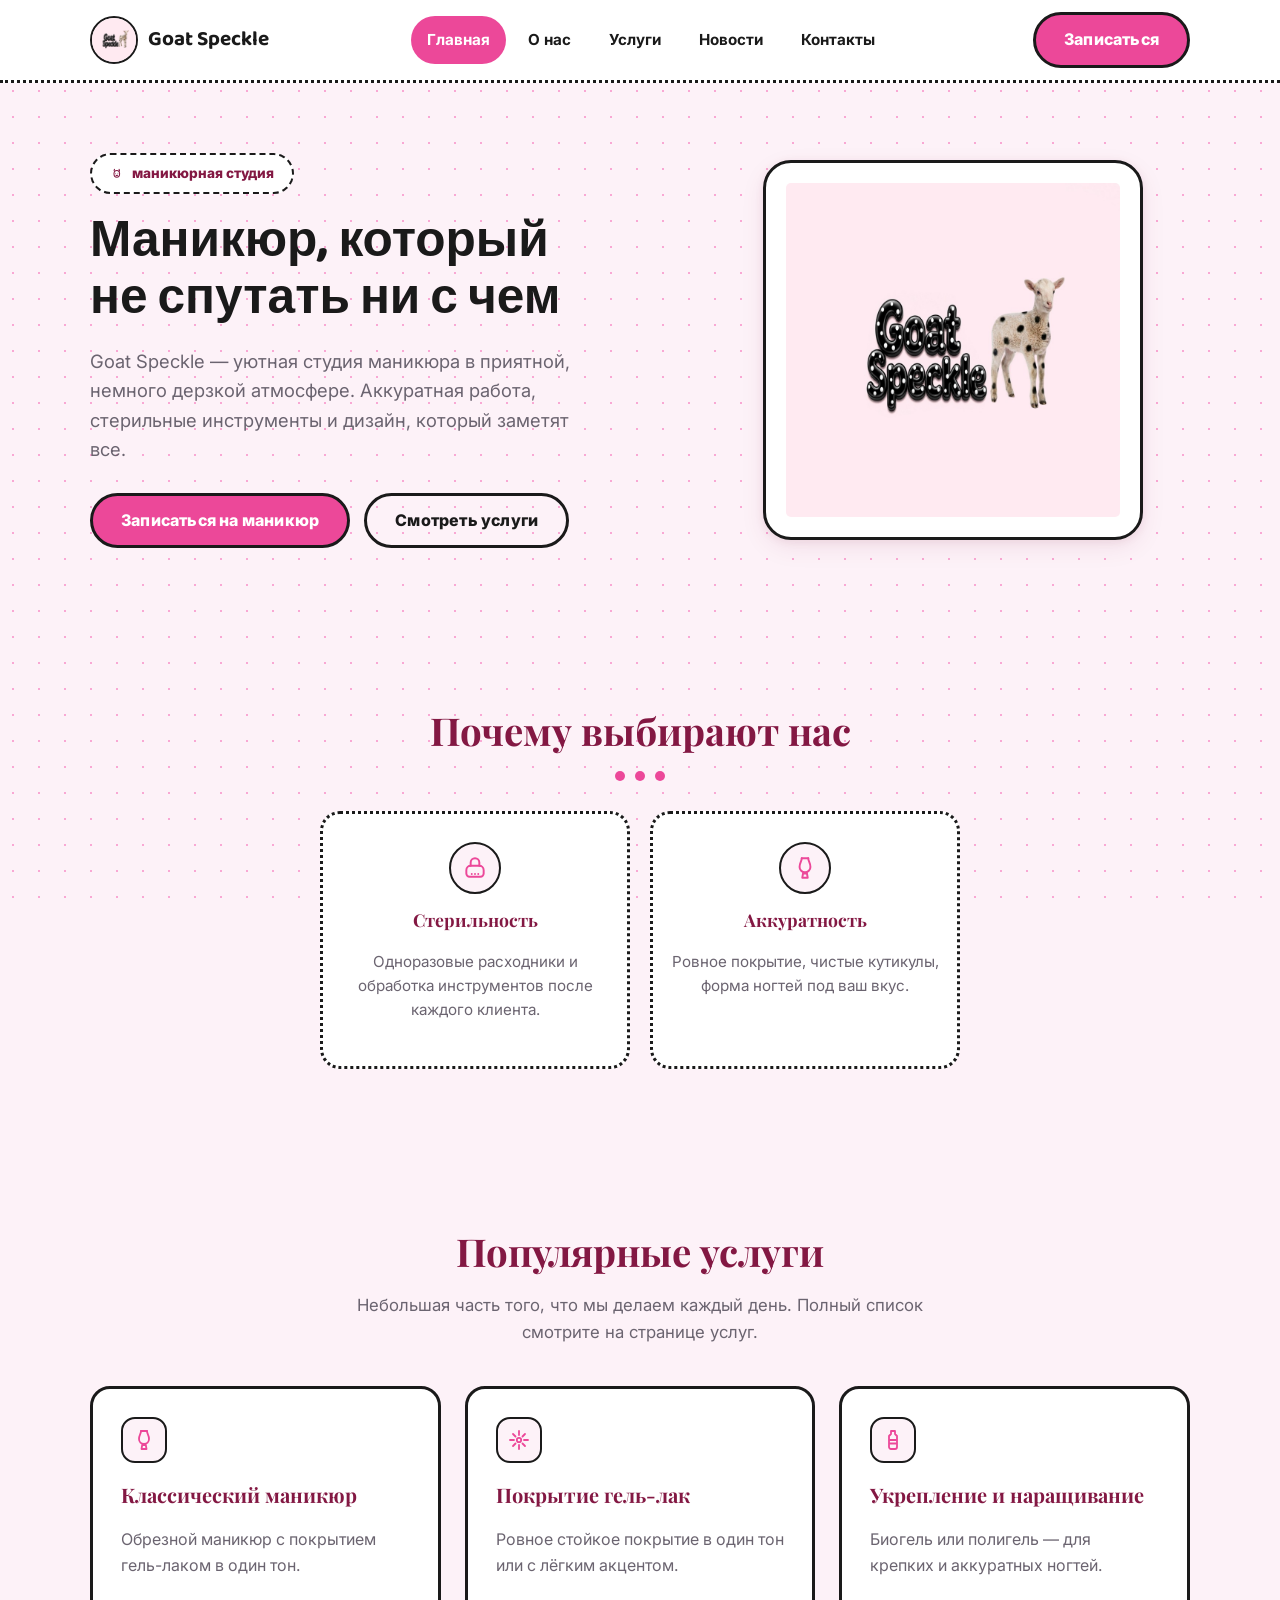
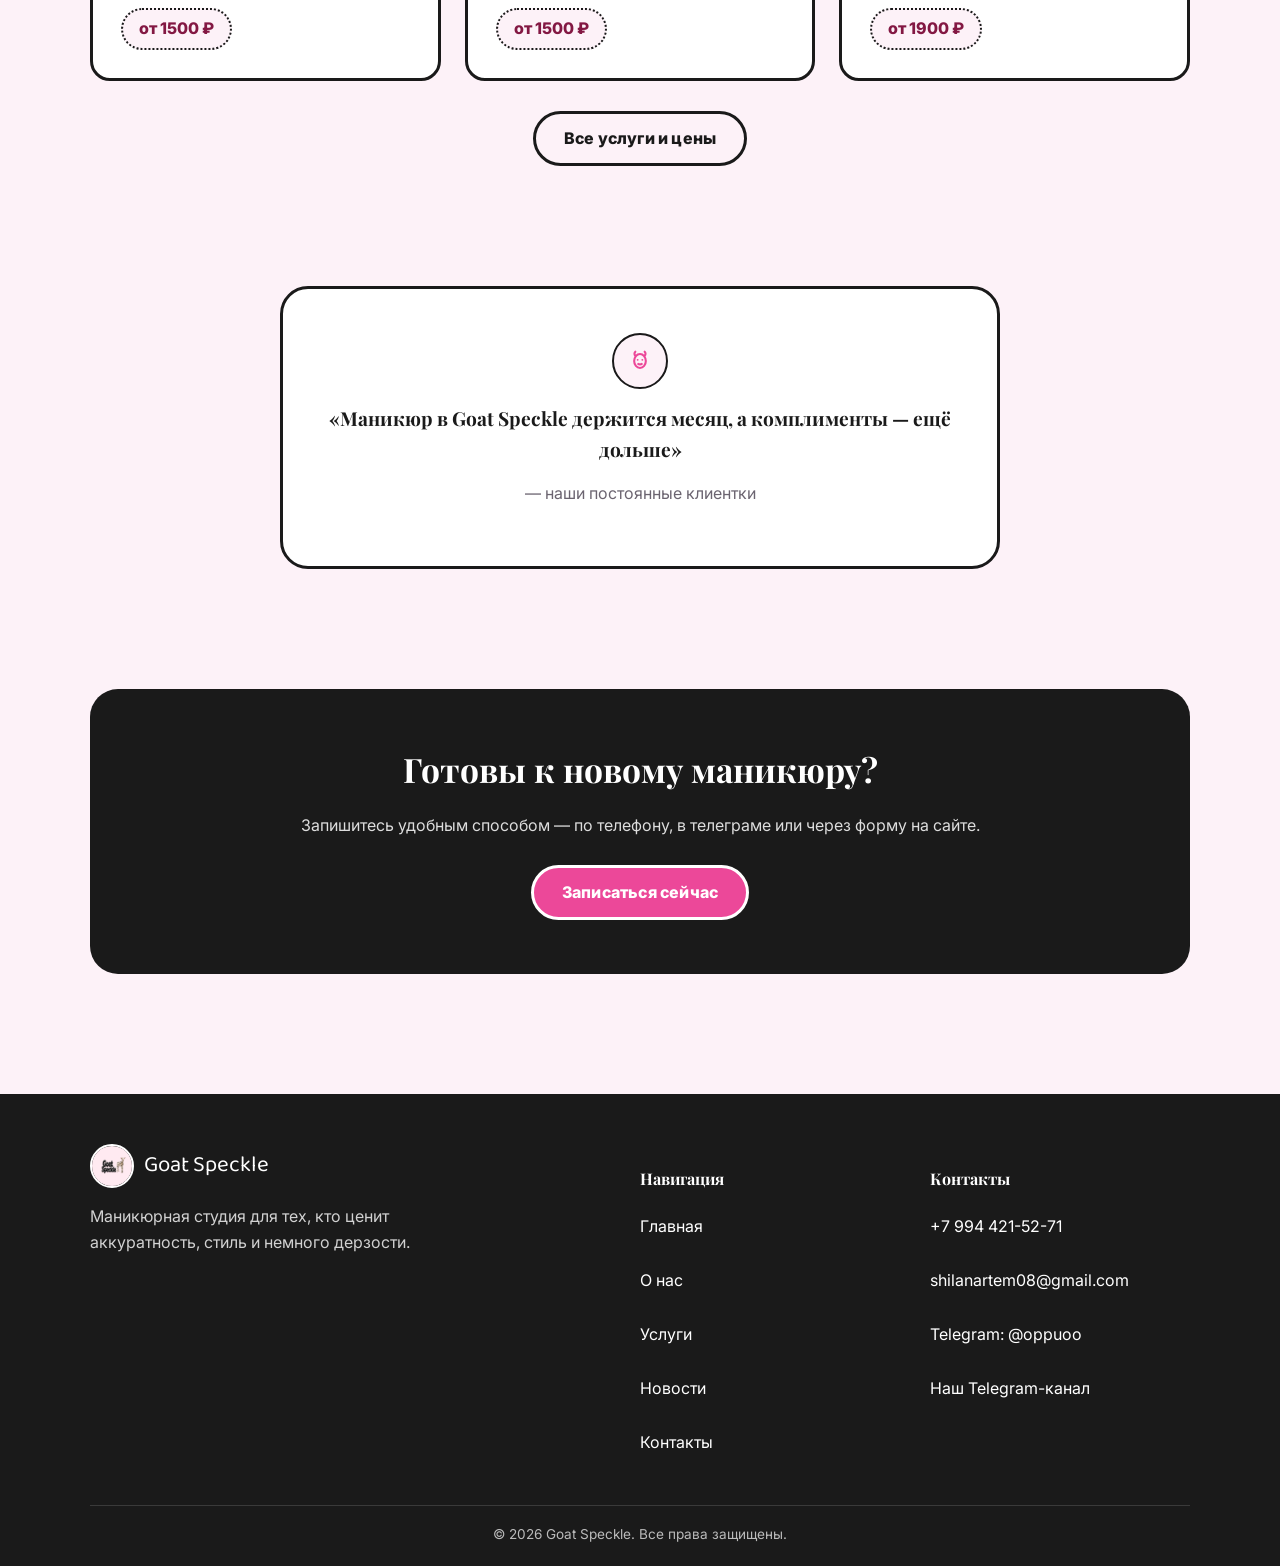
==== commit c9e763b7: "Убраны лишние блоки, удалена страница блога" ====
--- a/index.html
+++ b/index.html
@@ -27,7 +27,6 @@
       <a href="index.html">Главная</a>
       <a href="about.html">О нас</a>
       <a href="services.html">Услуги</a>
-      <a href="blog.html">Блог</a>
       <a href="news.html">Новости</a>
       <a href="contacts.html">Контакты</a>
     </nav>
@@ -70,16 +69,6 @@
           <div class="icon"><svg class="icon-svg" viewBox="0 0 24 24"><path d="M9 3c0 3-2 4-2 8a5 5 0 0 0 10 0c0-4-2-5-2-8"/><path d="M9 3h6"/><path d="M9.5 21h5l-.7-4h-3.6l-.7 4Z"/></svg></div>
           <h3>Аккуратность</h3>
           <p>Ровное покрытие, чистые кутикулы, форма ногтей под ваш вкус.</p>
-        </div>
-        <div class="feature">
-          <div class="icon"><svg class="icon-svg" viewBox="0 0 24 24"><path d="M12 21a9 9 0 1 1 9-9c0 2-1 3-3 3h-2a2 2 0 0 0 0 4c0 1-1 2-4 2Z"/><circle cx="7.5" cy="10.5" r="1"/><circle cx="12" cy="7.5" r="1"/><circle cx="16.5" cy="10.5" r="1"/></svg></div>
-          <h3>Дизайн</h3>
-          <p>Актуальные тренды и индивидуальные идеи дизайна ногтей.</p>
-        </div>
-        <div class="feature">
-          <div class="icon"><svg class="icon-svg" viewBox="0 0 24 24"><circle cx="12" cy="13" r="8"/><path d="M12 9v4l3 2"/><path d="M9 3h6M5 5l1.5 1.5M19 5l-1.5 1.5"/></svg></div>
-          <h3>Без опозданий</h3>
-          <p>Работаем строго по записи — цените ваше время так же, как своё.</p>
         </div>
       </div>
     </div>
@@ -156,7 +145,6 @@
           <li><a href="index.html">Главная</a></li>
           <li><a href="about.html">О нас</a></li>
           <li><a href="services.html">Услуги</a></li>
-          <li><a href="blog.html">Блог</a></li>
           <li><a href="news.html">Новости</a></li>
           <li><a href="contacts.html">Контакты</a></li>
         </ul>
--- a/css/style.css
+++ b/css/style.css
@@ -493,15 +493,11 @@
 
 .features {
   display: grid;
-  grid-template-columns: repeat(4, 1fr);
+  grid-template-columns: repeat(2, 1fr);
   gap: 20px;
   text-align: center;
-}
-
-@media (max-width: 900px) {
-  .features {
-    grid-template-columns: repeat(2, 1fr);
-  }
+  max-width: 640px;
+  margin: 0 auto;
 }
 
 @media (max-width: 480px) {
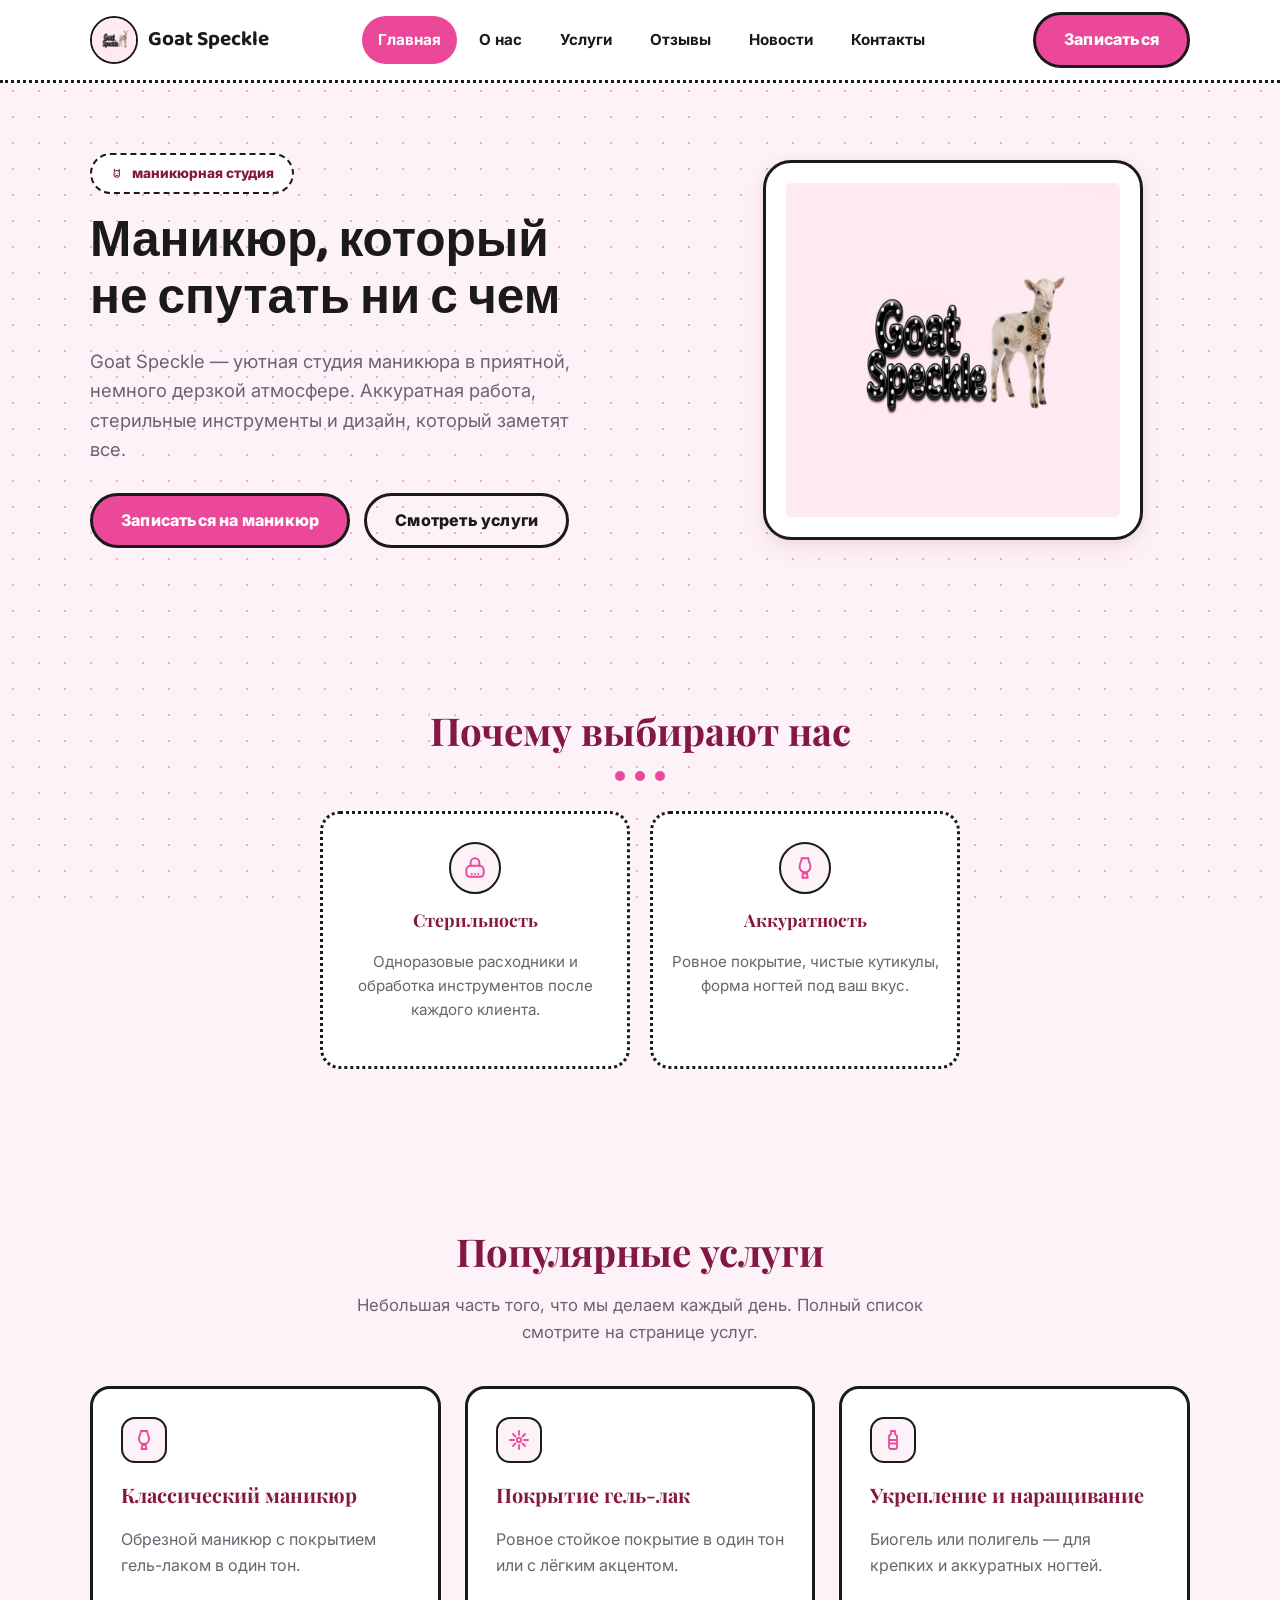
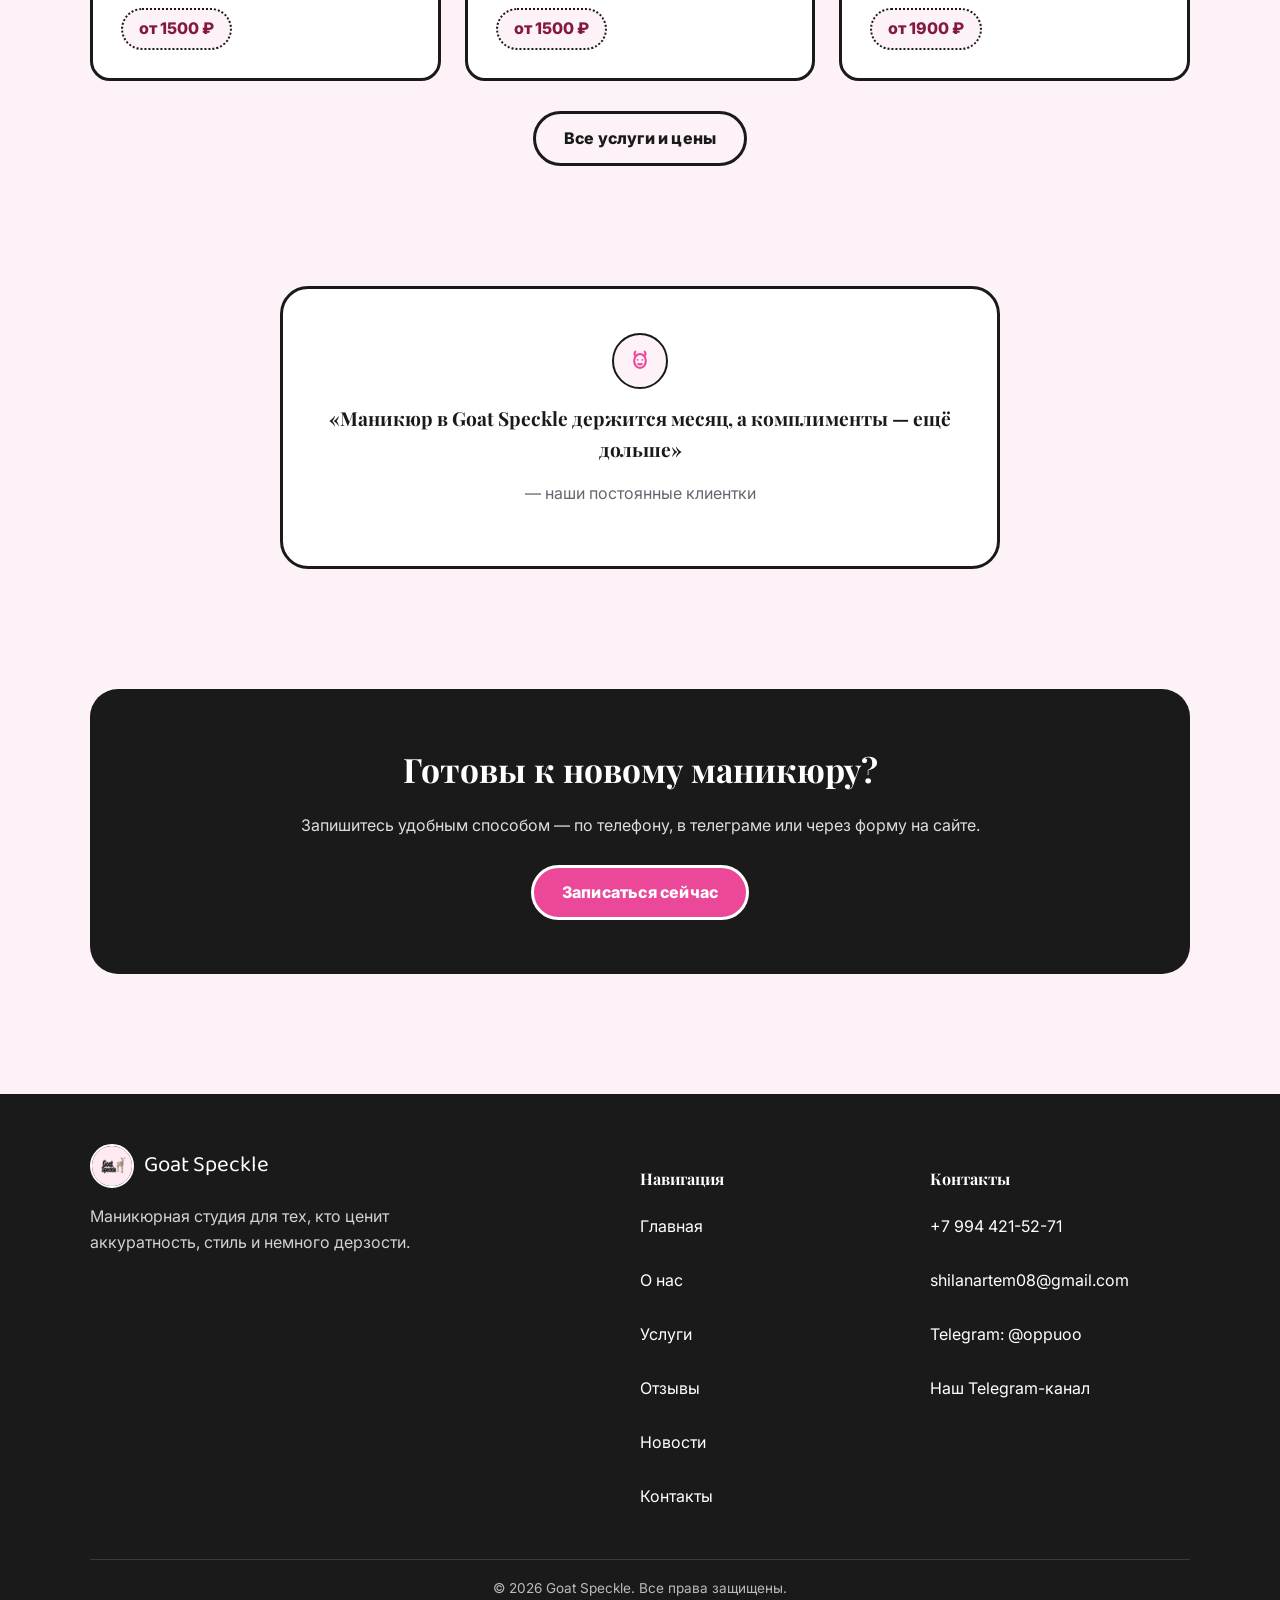
==== commit d3663ac3: "Добавлена страница отзывов" ====
--- a/index.html
+++ b/index.html
@@ -27,6 +27,7 @@
       <a href="index.html">Главная</a>
       <a href="about.html">О нас</a>
       <a href="services.html">Услуги</a>
+      <a href="reviews.html">Отзывы</a>
       <a href="news.html">Новости</a>
       <a href="contacts.html">Контакты</a>
     </nav>
@@ -145,6 +146,7 @@
           <li><a href="index.html">Главная</a></li>
           <li><a href="about.html">О нас</a></li>
           <li><a href="services.html">Услуги</a></li>
+          <li><a href="reviews.html">Отзывы</a></li>
           <li><a href="news.html">Новости</a></li>
           <li><a href="contacts.html">Контакты</a></li>
         </ul>
--- a/css/style.css
+++ b/css/style.css
@@ -659,6 +659,134 @@
   border-color: var(--color-primary-dark);
 }
 
+/* ===================== REVIEWS ===================== */
+
+.review-card {
+  background: var(--color-surface);
+  border: 3px solid var(--color-ink);
+  border-radius: var(--radius);
+  padding: 28px;
+  display: flex;
+  flex-direction: column;
+  gap: 14px;
+  transition: transform var(--duration-base) var(--ease-out),
+    box-shadow var(--duration-base) var(--ease-out);
+}
+
+.review-card:hover {
+  transform: translateY(-6px);
+  box-shadow: var(--shadow-hover);
+}
+
+.review-stars {
+  display: flex;
+  gap: 4px;
+  color: var(--color-primary);
+}
+
+.review-stars .icon-svg {
+  width: 20px;
+  height: 20px;
+  fill: currentColor;
+  stroke: none;
+}
+
+.review-stars .icon-svg.star-empty {
+  fill: none;
+  stroke: currentColor;
+  stroke-width: 1.6;
+}
+
+.review-text {
+  color: var(--color-ink);
+  font-size: 1rem;
+  flex: 1;
+}
+
+.review-footer {
+  display: flex;
+  align-items: center;
+  gap: 12px;
+  padding-top: 10px;
+  border-top: 2px dotted var(--color-border);
+}
+
+.review-avatar {
+  width: 44px;
+  height: 44px;
+  border-radius: 50%;
+  background: var(--color-background);
+  border: 2px solid var(--color-ink);
+  display: flex;
+  align-items: center;
+  justify-content: center;
+  font-family: var(--font-display);
+  font-weight: 700;
+  font-size: 1.1rem;
+  color: var(--color-foreground);
+  flex-shrink: 0;
+}
+
+.review-meta {
+  display: flex;
+  flex-direction: column;
+}
+
+.review-name {
+  font-weight: 800;
+  color: var(--color-ink);
+}
+
+.review-date {
+  font-size: 0.85rem;
+  color: var(--color-muted);
+}
+
+.reviews-summary {
+  display: flex;
+  align-items: center;
+  justify-content: center;
+  gap: 16px;
+  flex-wrap: wrap;
+  background: var(--color-surface);
+  border: 3px solid var(--color-ink);
+  border-radius: var(--radius);
+  padding: 24px 30px;
+  max-width: 480px;
+  margin: 0 auto 40px;
+  text-align: center;
+}
+
+.reviews-summary .score {
+  font-family: var(--font-display);
+  font-size: 2.4rem;
+  font-weight: 700;
+  color: var(--color-foreground);
+  line-height: 1;
+}
+
+.reviews-summary .score-details {
+  text-align: left;
+}
+
+.reviews-summary .score-details .review-stars {
+  margin-bottom: 4px;
+}
+
+.reviews-summary .score-details p {
+  margin: 0;
+  color: var(--color-muted);
+  font-size: 0.9rem;
+}
+
+.reviews-note {
+  text-align: center;
+  max-width: 560px;
+  margin: 30px auto 0;
+  color: var(--color-muted);
+  font-size: 0.9rem;
+}
+
 /* ===================== CONTACTS ===================== */
 
 .contact-grid {
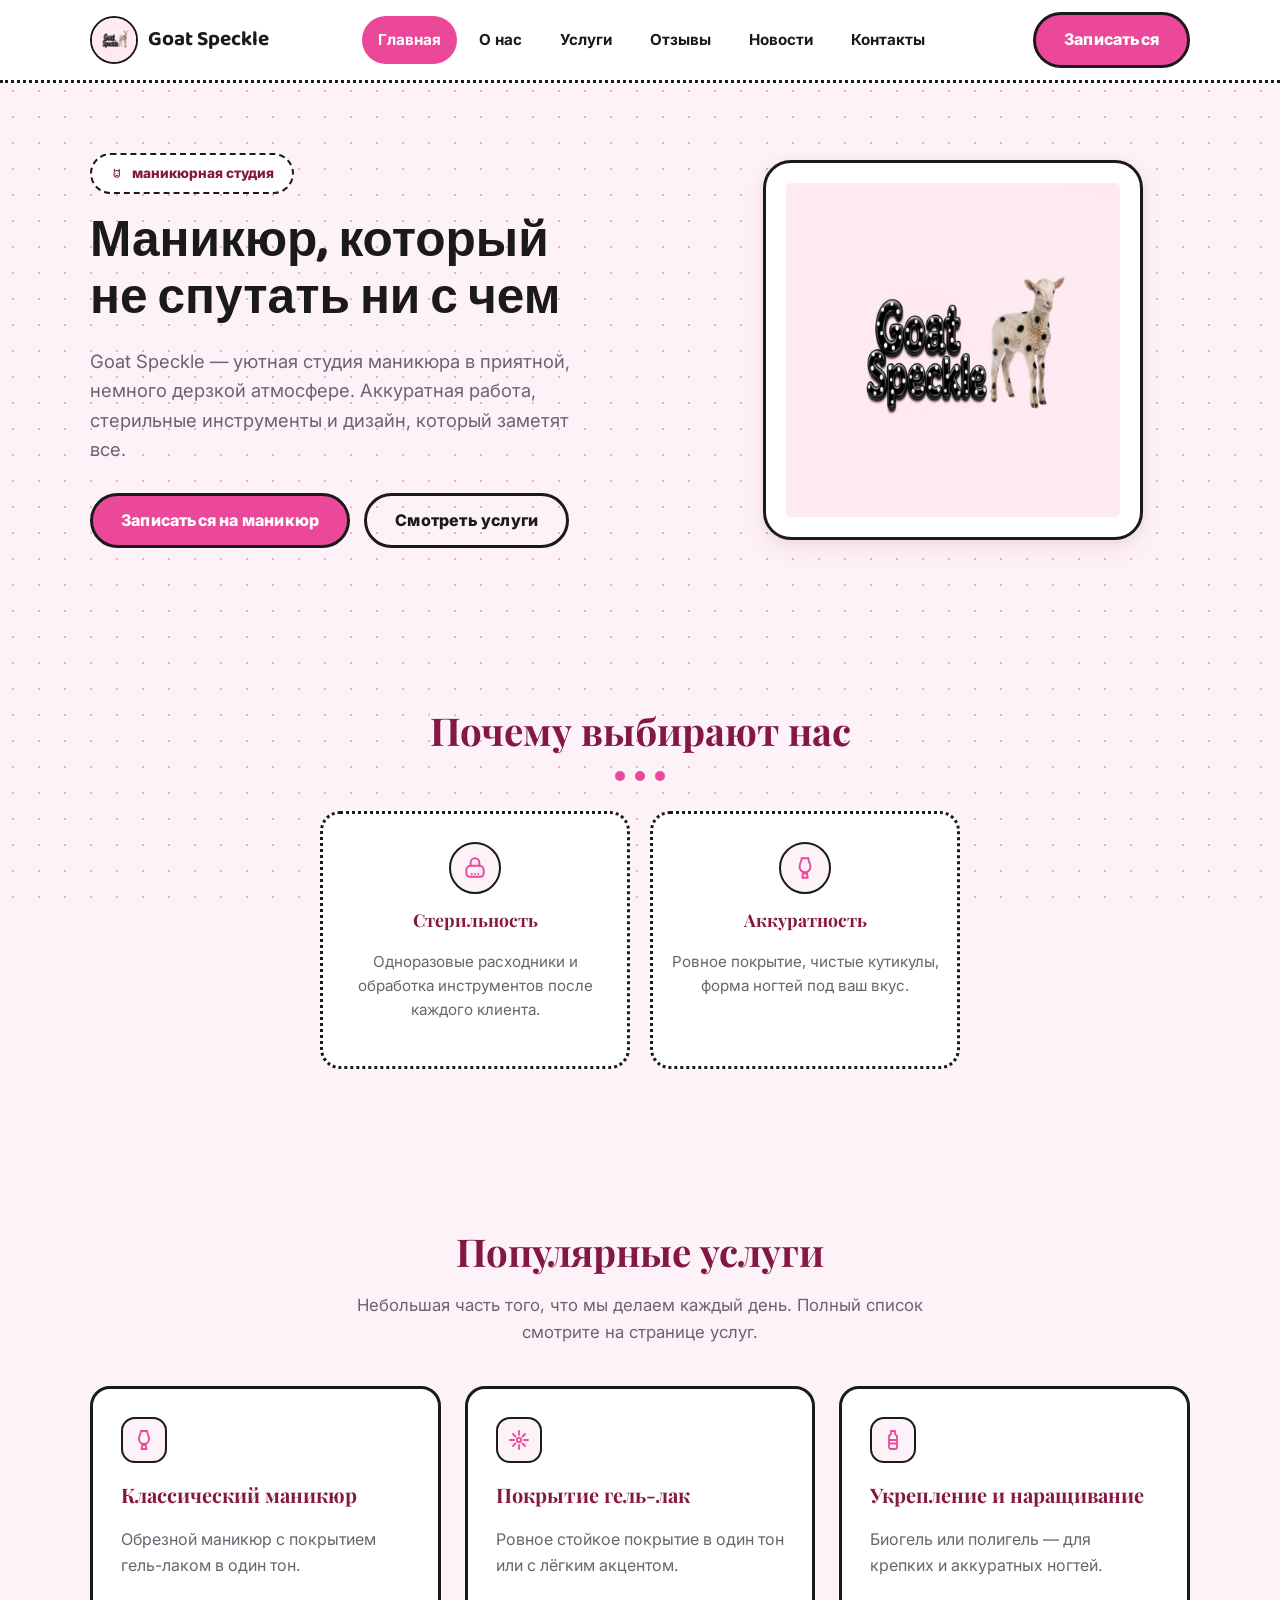
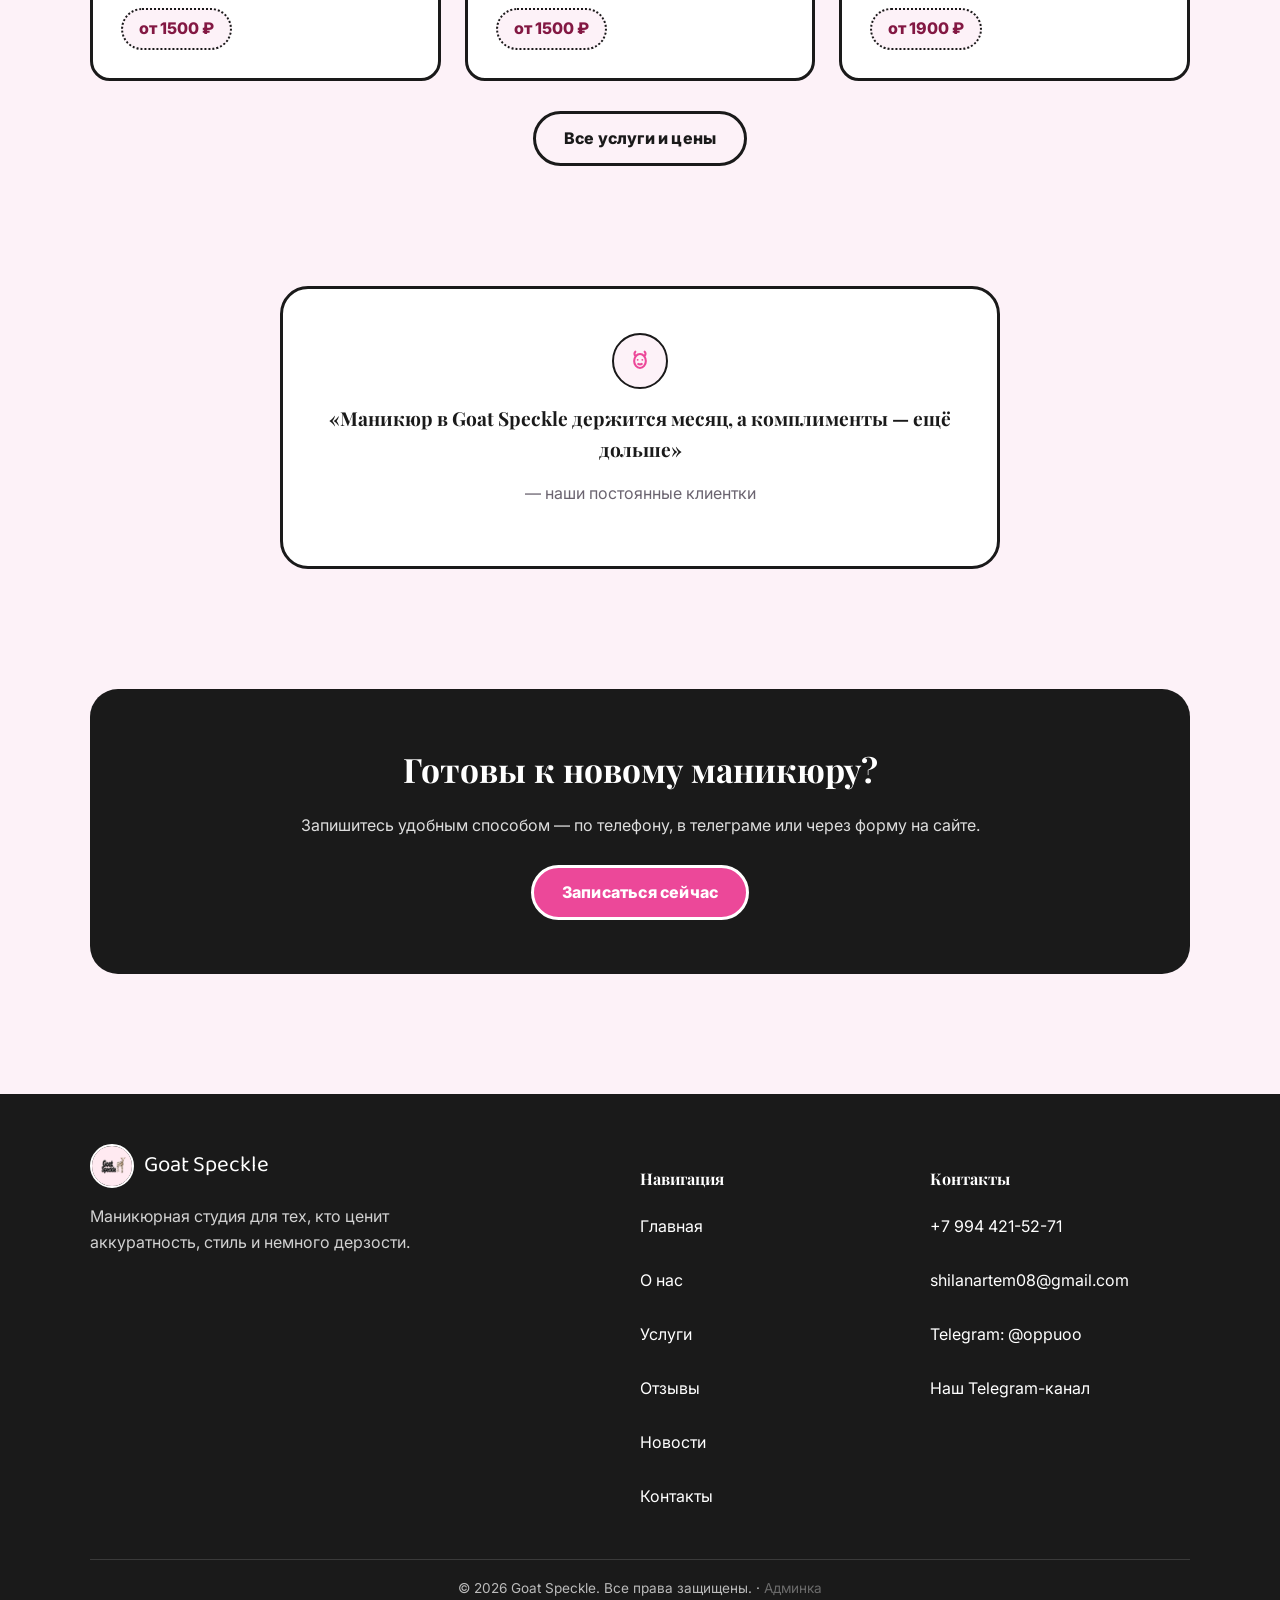
==== commit baedce09: "Добавлена база для админки: заявки через Supabase" ====
--- a/index.html
+++ b/index.html
@@ -162,7 +162,7 @@
       </div>
     </div>
     <div class="footer-bottom">
-      © <span id="year"></span> Goat Speckle. Все права защищены.
+      © <span id="year"></span> Goat Speckle. Все права защищены. · <a href="admin/login.html" style="opacity:0.5;">Админка</a>
     </div>
   </div>
 </footer>
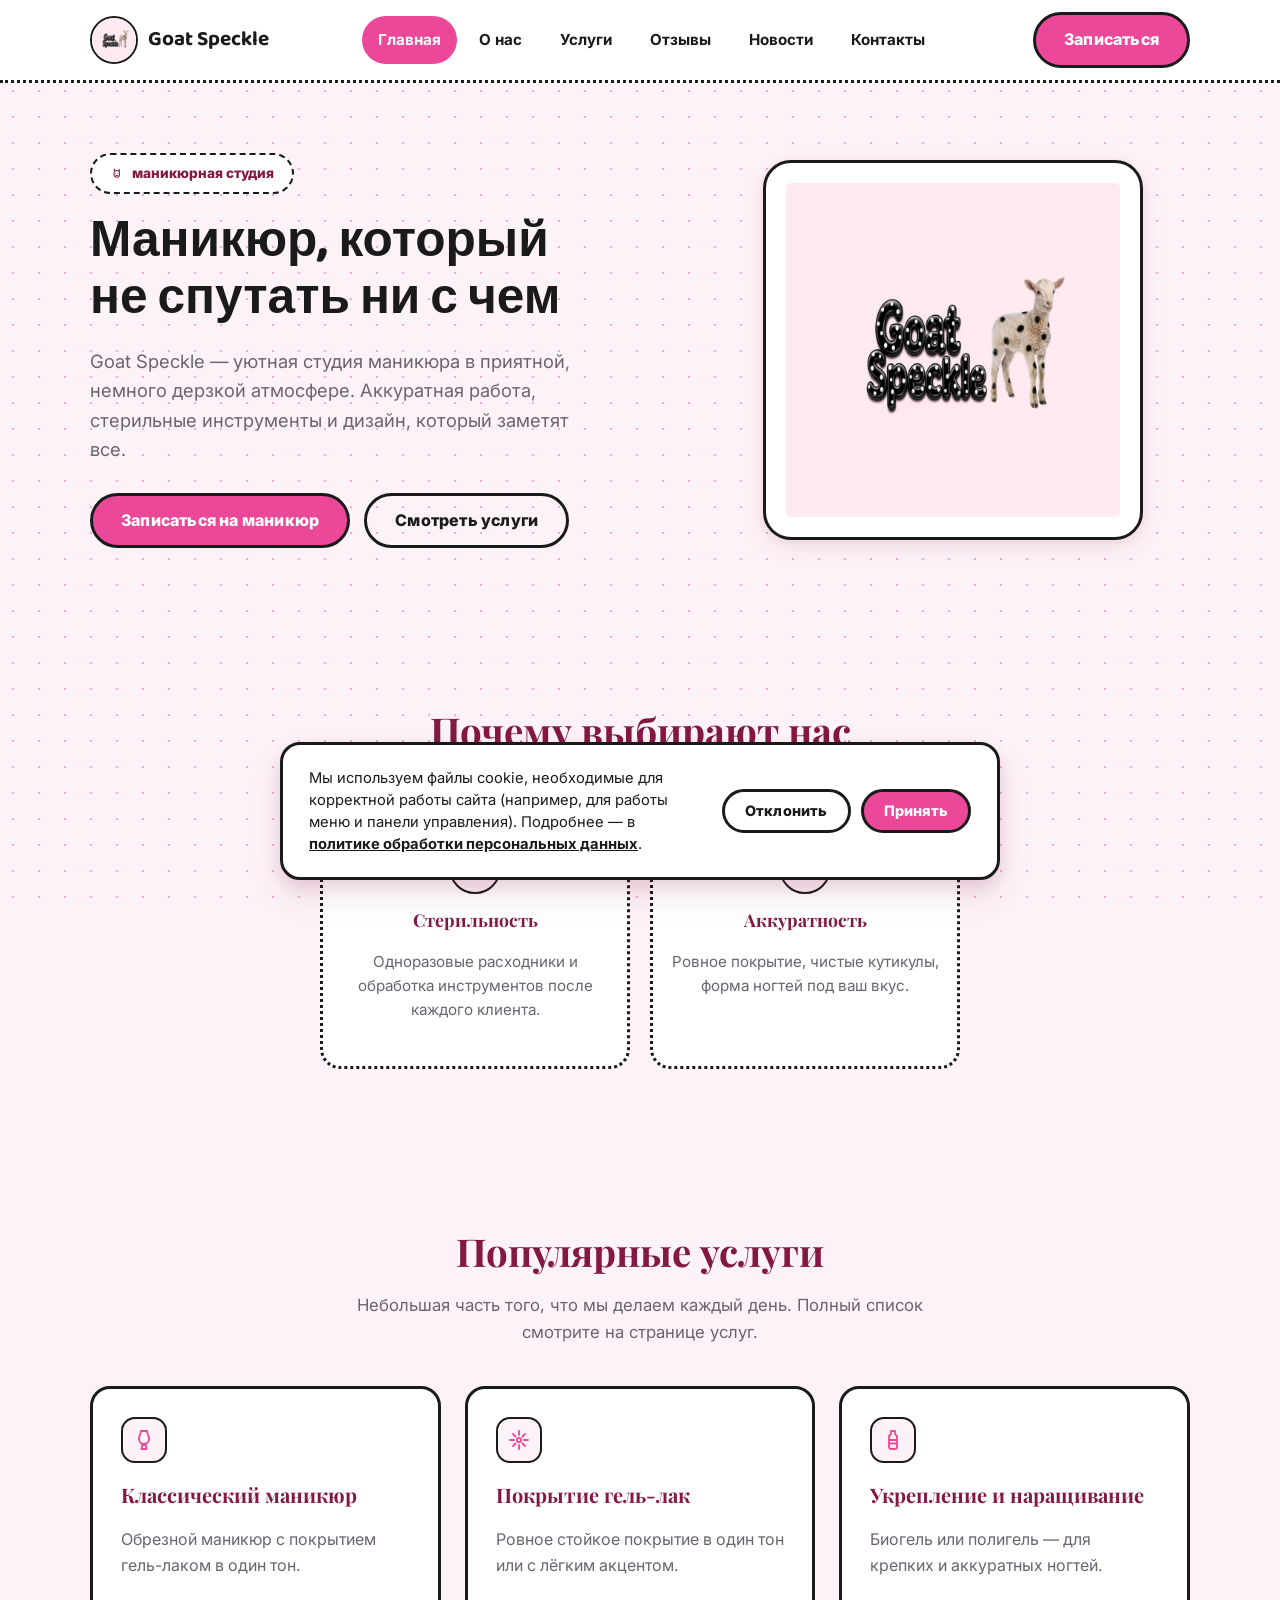
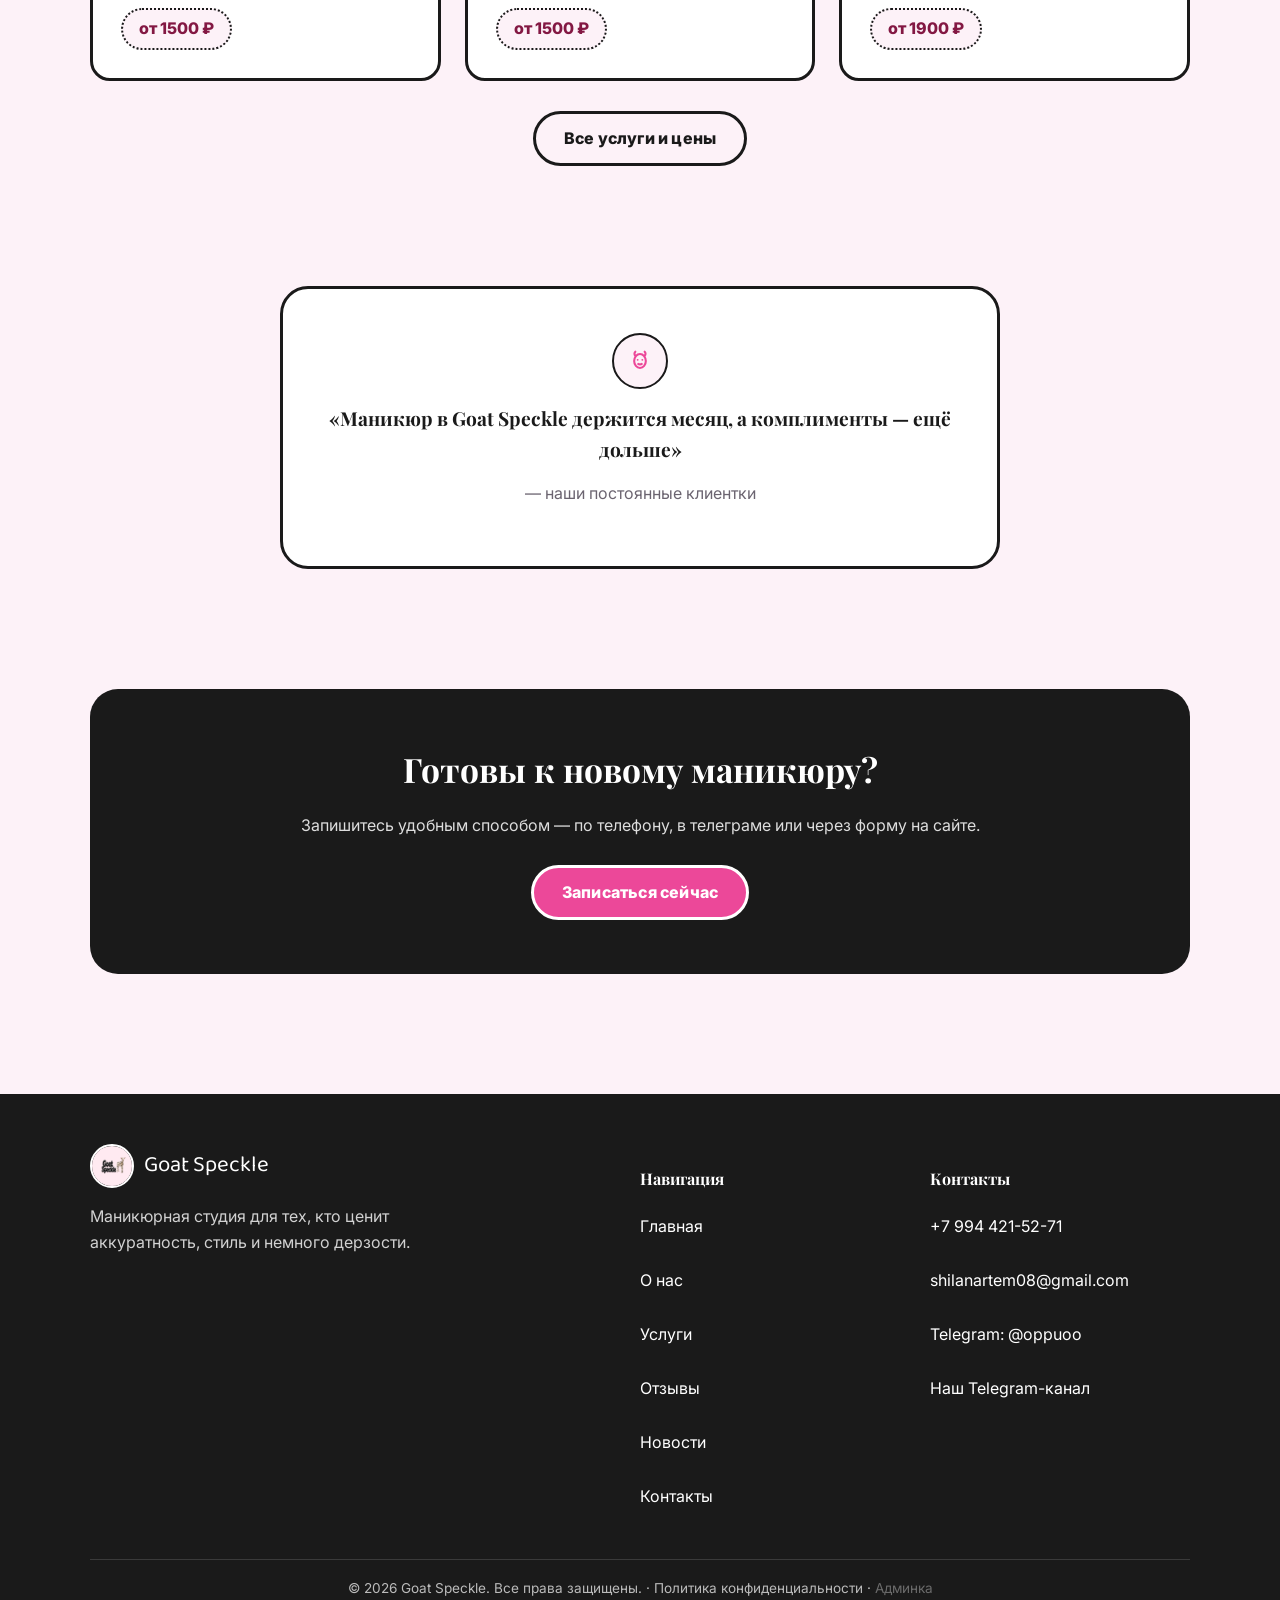
==== commit 012c411c: "Добавлены cookie-баннер, политика конфиденциальности и согласие в форме (152-ФЗ)" ====
--- a/index.html
+++ b/index.html
@@ -162,12 +162,15 @@
       </div>
     </div>
     <div class="footer-bottom">
-      © <span id="year"></span> Goat Speckle. Все права защищены. · <a href="admin/login.html" style="opacity:0.5;">Админка</a>
+      © <span id="year"></span> Goat Speckle. Все права защищены. ·
+      <a href="privacy-policy.html">Политика конфиденциальности</a> ·
+      <a href="admin/login.html" style="opacity:0.5;">Админка</a>
     </div>
   </div>
 </footer>
 
 <script src="js/script.js"></script>
+<script src="js/cookie-consent.js"></script>
 <script>document.getElementById("year").textContent = new Date().getFullYear();</script>
 </body>
 </html>
--- a/css/style.css
+++ b/css/style.css
@@ -1183,3 +1183,105 @@
     display: none;
   }
 }
+
+/* ===================== CONSENT CHECKBOX (форма записи) ===================== */
+
+.consent-checkbox-label {
+  display: flex !important;
+  align-items: flex-start;
+  gap: 10px;
+  margin-top: 18px;
+  font-weight: 500 !important;
+  cursor: pointer;
+}
+
+.consent-checkbox-label input[type="checkbox"] {
+  width: 22px;
+  height: 22px;
+  flex-shrink: 0;
+  margin-top: 2px;
+  accent-color: var(--color-primary);
+  cursor: pointer;
+}
+
+.consent-checkbox-label span {
+  font-size: 0.92rem;
+  color: var(--color-ink);
+  line-height: 1.4;
+}
+
+.consent-checkbox-label a {
+  text-decoration: underline;
+  font-weight: 700;
+}
+
+/* ===================== COOKIE CONSENT BANNER ===================== */
+
+#cookie-consent-banner {
+  position: fixed;
+  left: 20px;
+  right: 20px;
+  bottom: -200px;
+  z-index: 3000;
+  max-width: 720px;
+  margin: 0 auto;
+  background: var(--color-surface);
+  border: 3px solid var(--color-ink);
+  border-radius: var(--radius);
+  box-shadow: var(--shadow-hover);
+  padding: 22px 26px;
+  transition: bottom var(--duration-base) var(--ease-out);
+}
+
+#cookie-consent-banner.visible {
+  bottom: 20px;
+}
+
+.cookie-banner-inner {
+  display: flex;
+  align-items: center;
+  gap: 20px;
+  flex-wrap: wrap;
+}
+
+.cookie-banner-text {
+  flex: 1 1 320px;
+  margin: 0;
+  font-size: 0.92rem;
+  color: var(--color-ink);
+  line-height: 1.5;
+}
+
+.cookie-banner-text a {
+  text-decoration: underline;
+  font-weight: 700;
+}
+
+.cookie-banner-actions {
+  display: flex;
+  gap: 10px;
+  flex-shrink: 0;
+}
+
+.cookie-banner-actions .btn {
+  min-height: 44px;
+  padding: 10px 20px;
+  font-size: 0.9rem;
+}
+
+@media (max-width: 560px) {
+  #cookie-consent-banner {
+    left: 10px;
+    right: 10px;
+    padding: 18px 20px;
+  }
+
+  .cookie-banner-actions {
+    width: 100%;
+  }
+
+  .cookie-banner-actions .btn {
+    flex: 1;
+  }
+}
+
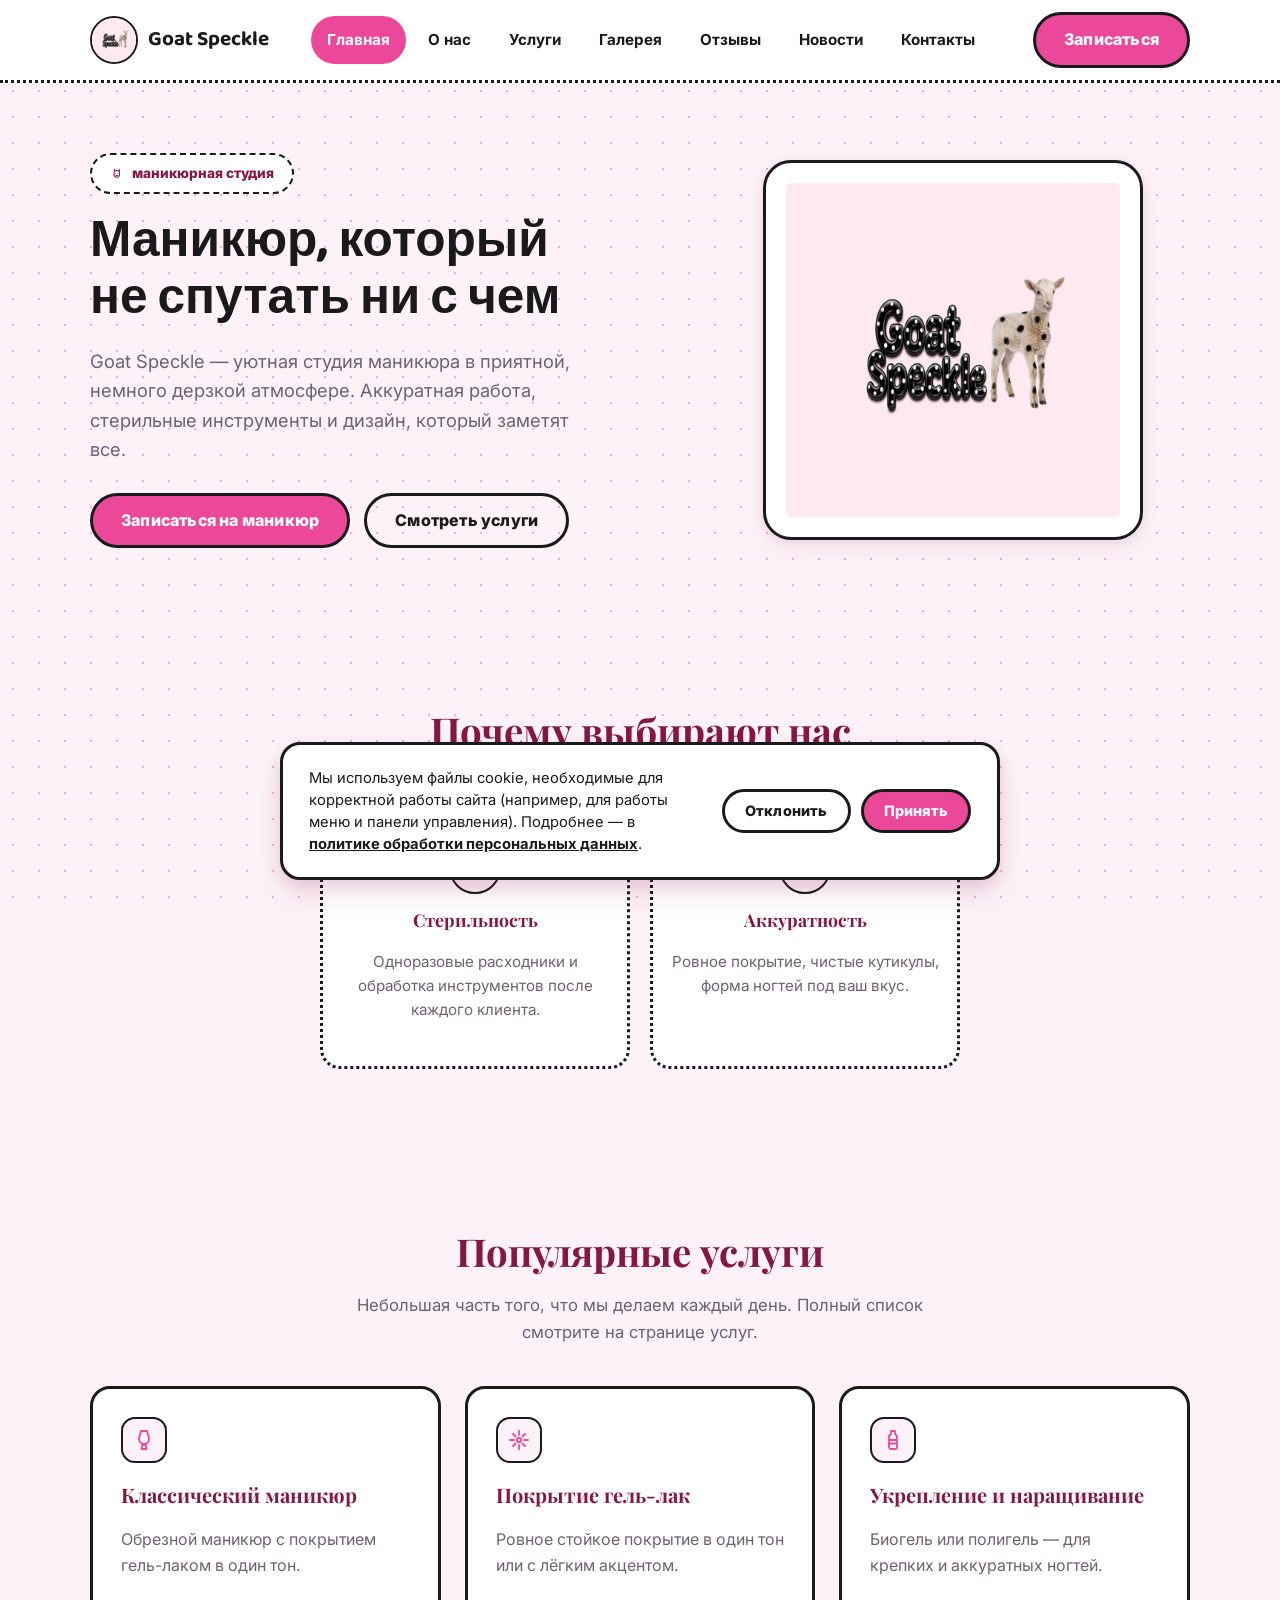
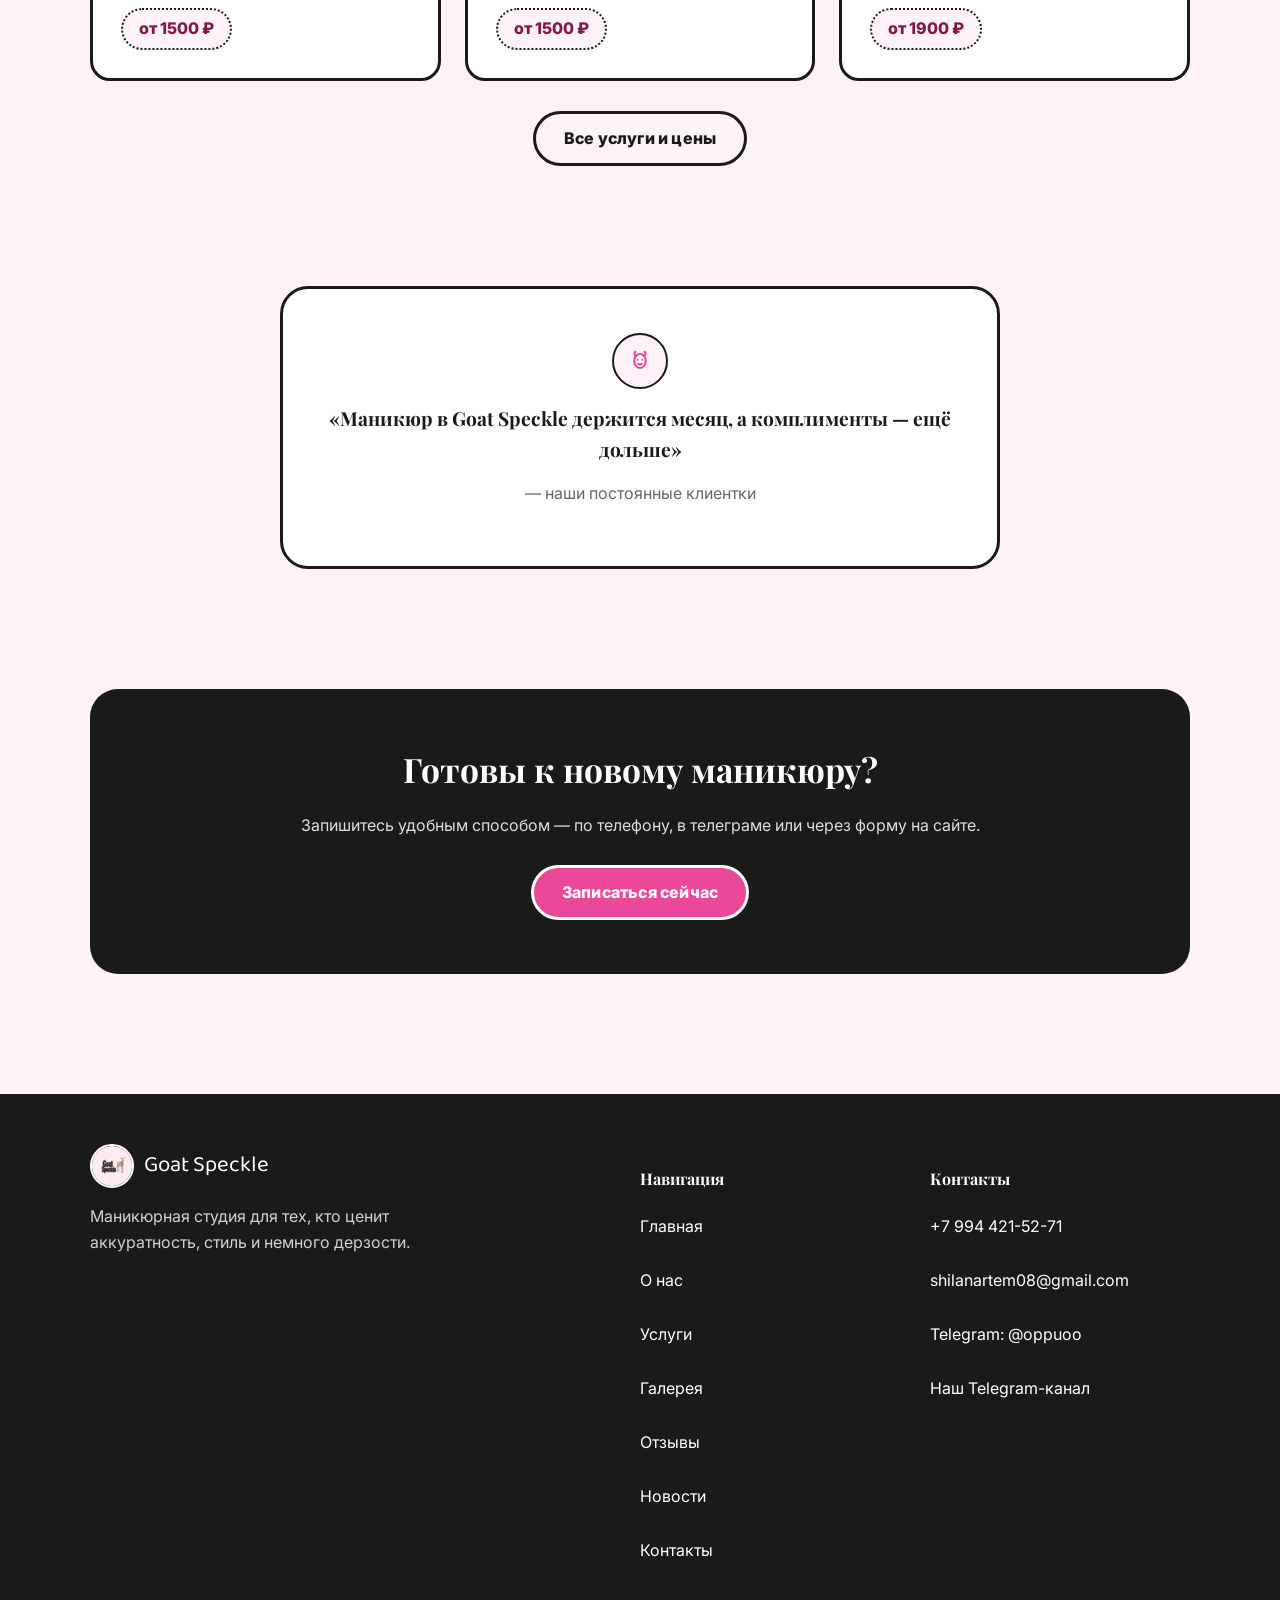
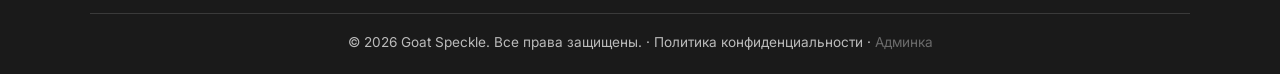
==== commit b2a0f51f: "Добавлено управление отзывами (с фото) и галереей работ" ====
--- a/index.html
+++ b/index.html
@@ -27,6 +27,7 @@
       <a href="index.html">Главная</a>
       <a href="about.html">О нас</a>
       <a href="services.html">Услуги</a>
+      <a href="gallery.html">Галерея</a>
       <a href="reviews.html">Отзывы</a>
       <a href="news.html">Новости</a>
       <a href="contacts.html">Контакты</a>
@@ -146,6 +147,7 @@
           <li><a href="index.html">Главная</a></li>
           <li><a href="about.html">О нас</a></li>
           <li><a href="services.html">Услуги</a></li>
+          <li><a href="gallery.html">Галерея</a></li>
           <li><a href="reviews.html">Отзывы</a></li>
           <li><a href="news.html">Новости</a></li>
           <li><a href="contacts.html">Контакты</a></li>
--- a/css/style.css
+++ b/css/style.css
@@ -703,6 +703,15 @@
   flex: 1;
 }
 
+.review-photo {
+  width: 100%;
+  max-height: 220px;
+  object-fit: cover;
+  border-radius: var(--radius-sm);
+  border: 2px solid var(--color-ink);
+  cursor: pointer;
+}
+
 .review-footer {
   display: flex;
   align-items: center;
@@ -1285,3 +1294,95 @@
   }
 }
 
+/* ===================== GALLERY PAGE ===================== */
+
+.gallery-grid {
+  display: grid;
+  grid-template-columns: repeat(auto-fill, minmax(240px, 1fr));
+  gap: 22px;
+}
+
+.gallery-item {
+  background: var(--color-surface);
+  border: 3px solid var(--color-ink);
+  border-radius: var(--radius);
+  overflow: hidden;
+  transition: transform var(--duration-base) var(--ease-out),
+    box-shadow var(--duration-base) var(--ease-out);
+}
+
+.gallery-item:hover {
+  transform: translateY(-6px);
+  box-shadow: var(--shadow-hover);
+}
+
+.gallery-item img {
+  width: 100%;
+  height: 260px;
+  object-fit: cover;
+  display: block;
+  cursor: pointer;
+}
+
+.gallery-item-caption {
+  padding: 14px 16px;
+  margin: 0;
+  font-weight: 700;
+  color: var(--color-foreground);
+  border-top: 2px dotted var(--color-border);
+}
+
+/* ===================== LIGHTBOX (полноэкранный просмотр фото) ===================== */
+
+.lightbox-overlay {
+  position: fixed;
+  inset: 0;
+  background: rgba(26, 26, 26, 0.9);
+  display: none;
+  align-items: center;
+  justify-content: center;
+  flex-direction: column;
+  gap: 16px;
+  padding: 30px;
+  z-index: 4000;
+}
+
+.lightbox-overlay.open {
+  display: flex;
+}
+
+.lightbox-overlay img {
+  max-width: 90vw;
+  max-height: 80vh;
+  border-radius: var(--radius-sm);
+  border: 3px solid #fff;
+}
+
+.lightbox-overlay p {
+  color: #fff;
+  font-weight: 700;
+  margin: 0;
+  text-align: center;
+}
+
+.lightbox-close {
+  position: absolute;
+  top: 24px;
+  right: 24px;
+  width: 48px;
+  height: 48px;
+  border-radius: 50%;
+  background: #fff;
+  border: none;
+  display: flex;
+  align-items: center;
+  justify-content: center;
+  cursor: pointer;
+  color: var(--color-ink);
+}
+
+.lightbox-close .icon-svg {
+  width: 22px;
+  height: 22px;
+}
+
